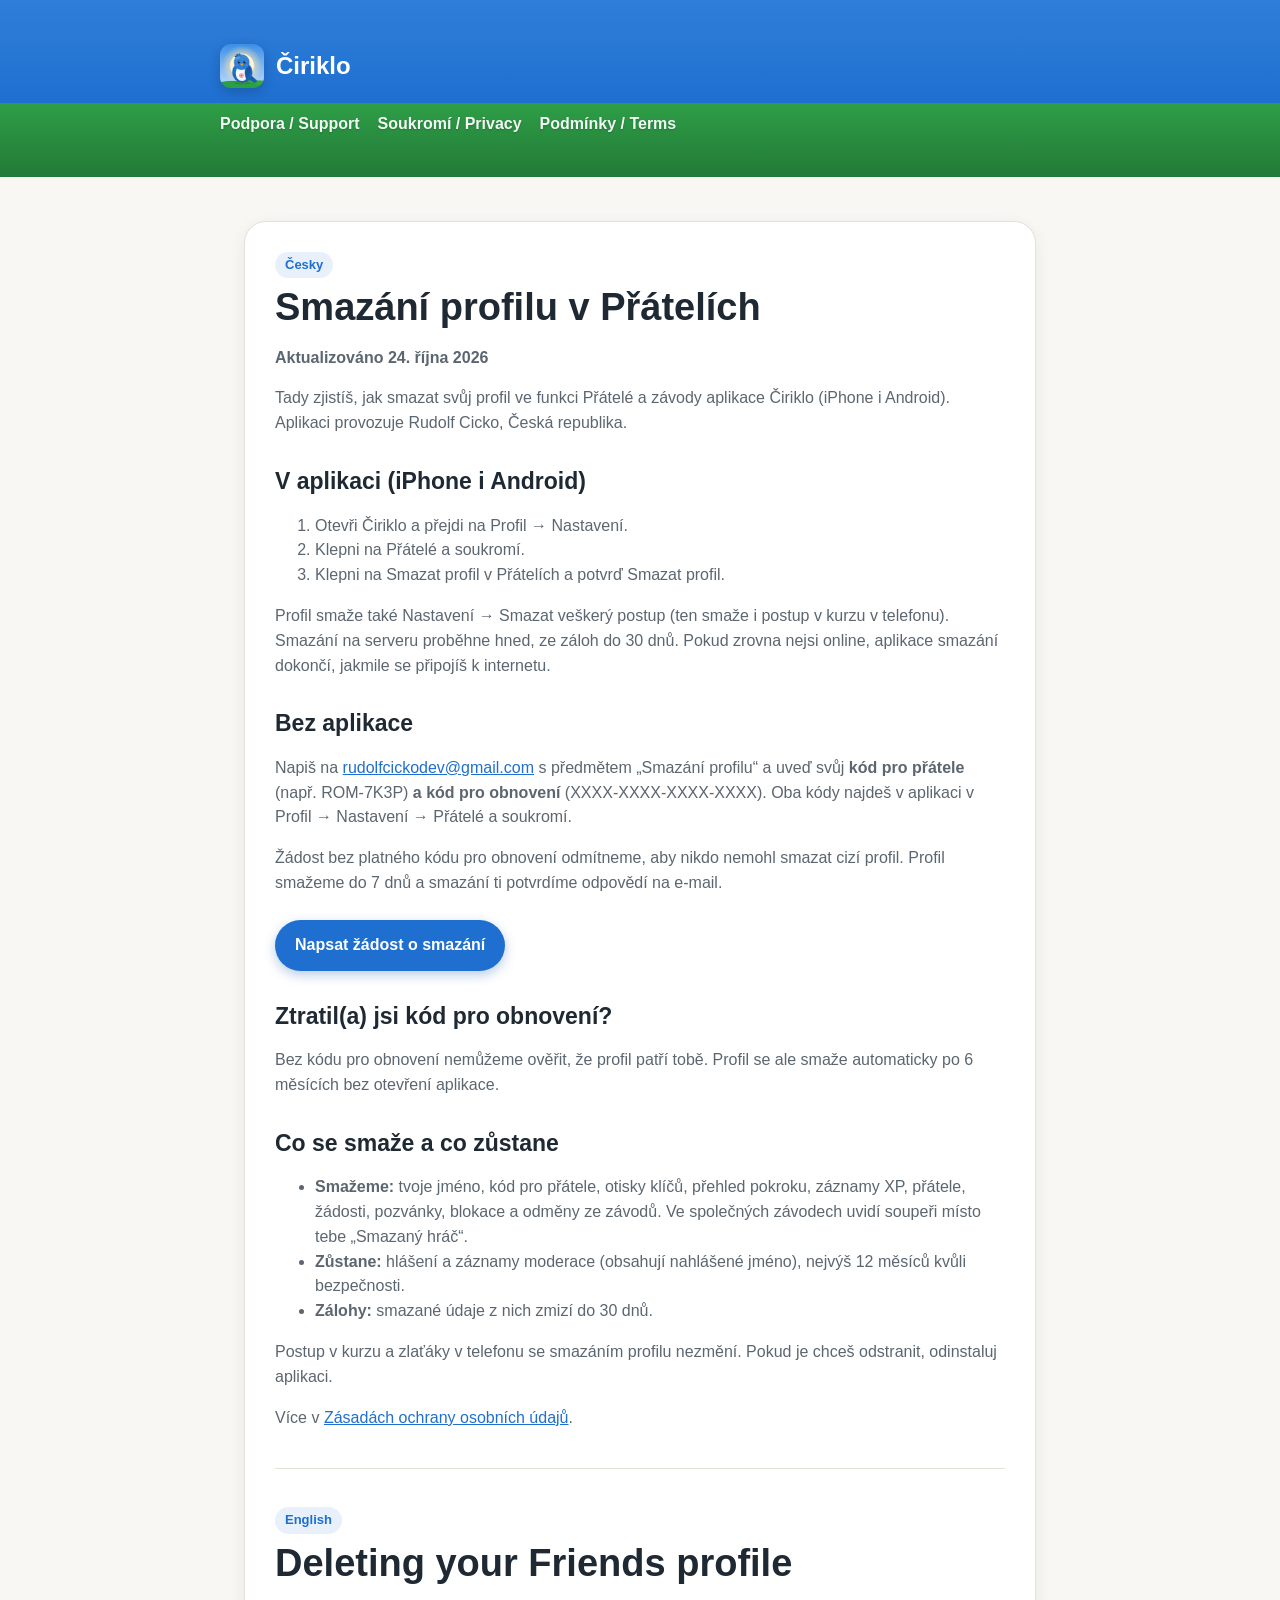
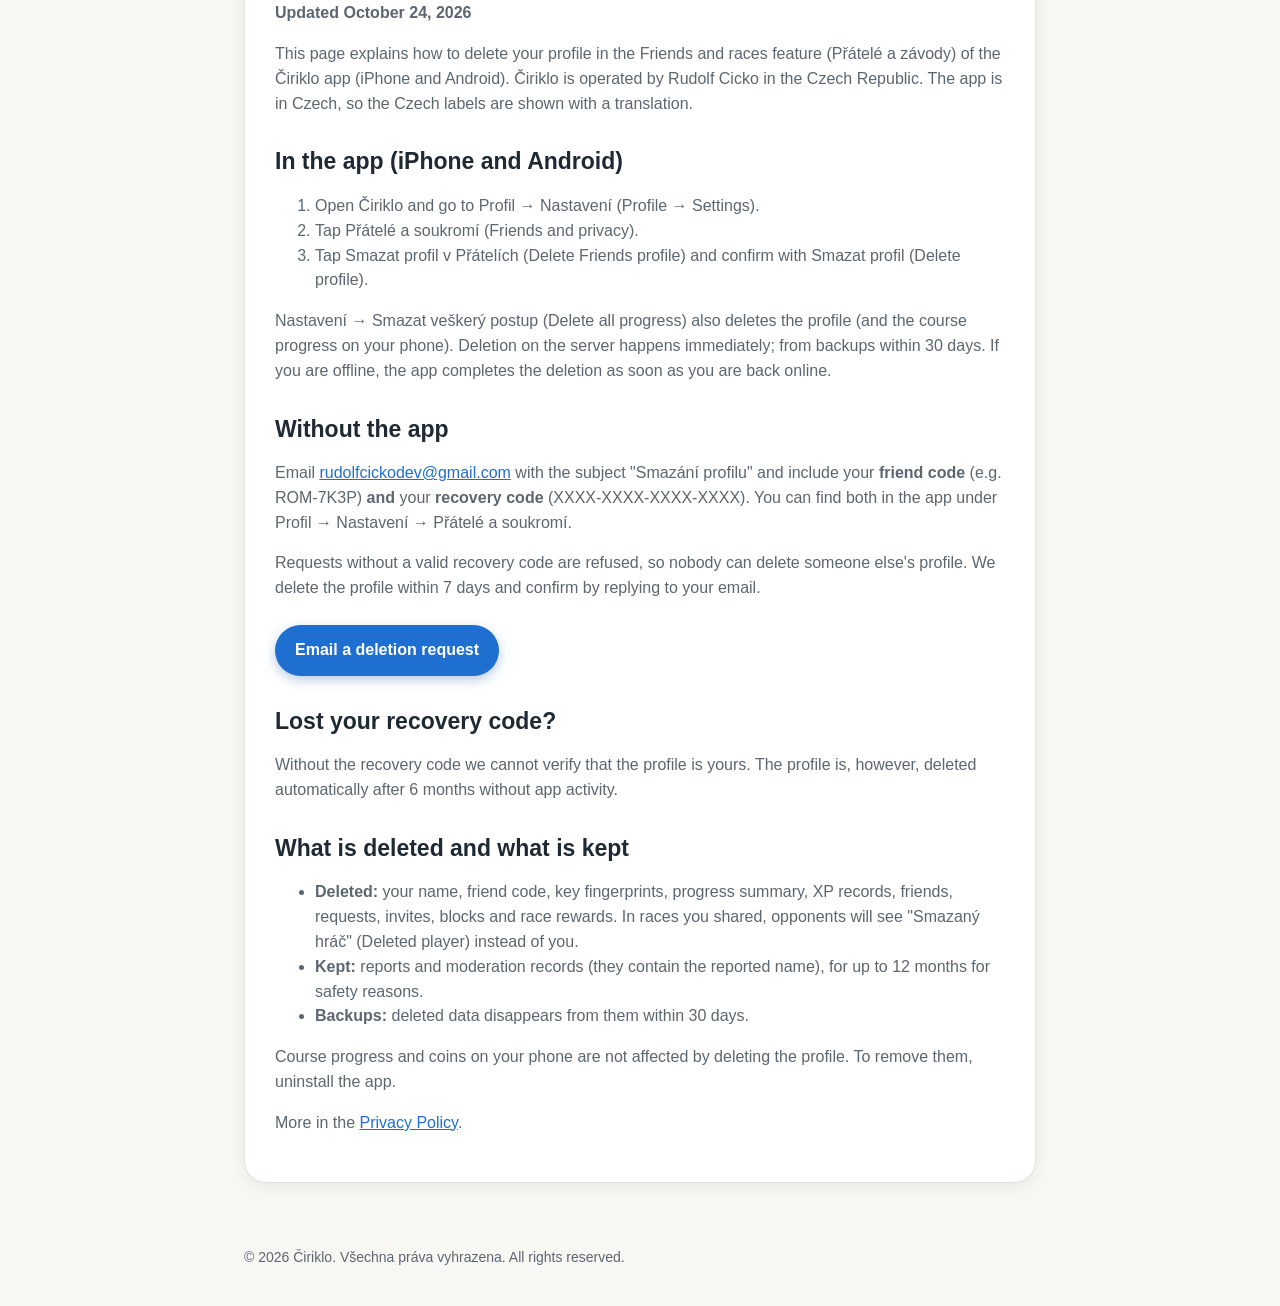
==== delete-account.html @ e71583c5 "Privacy, terms and deletion page for Friends and races - privacy.html: new overview, "Přátelé a závo" ====
<!doctype html>
<html lang="cs">
  <head>
    <meta charset="utf-8">
    <meta name="viewport" content="width=device-width, initial-scale=1">
    <title>Čiriklo – smazání profilu v Přátelích</title>
    <meta name="description" content="Jak smazat profil ve funkci Přátelé a závody aplikace Čiriklo. How to delete your Friends profile in the Čiriklo app.">
    <link rel="stylesheet" href="styles.css">
    <link rel="icon" href="icon.png">
  </head>
  <body>
    <header><div class="wrap"><div class="brand"><img src="icon.png" alt=""> Čiriklo</div><nav aria-label="Site"><a href="index.html">Podpora / Support</a><a href="privacy.html">Soukromí / Privacy</a><a href="terms.html">Podmínky / Terms</a></nav></div></header>
    <main><article class="card">
      <span class="lang">Česky</span>
      <h1>Smazání profilu v Přátelích</h1>
      <p><strong>Aktualizováno 24. října 2026</strong></p>
      <p>Tady zjistíš, jak smazat svůj profil ve funkci Přátelé a závody aplikace Čiriklo (iPhone i Android). Aplikaci provozuje Rudolf Cicko, Česká republika.</p>

      <h2>V aplikaci (iPhone i Android)</h2>
      <ol>
        <li>Otevři Čiriklo a přejdi na Profil → Nastavení.</li>
        <li>Klepni na Přátelé a soukromí.</li>
        <li>Klepni na Smazat profil v Přátelích a potvrď Smazat profil.</li>
      </ol>
      <p>Profil smaže také Nastavení → Smazat veškerý postup (ten smaže i postup v kurzu v telefonu). Smazání na serveru proběhne hned, ze záloh do 30 dnů. Pokud zrovna nejsi online, aplikace smazání dokončí, jakmile se připojíš k internetu.</p>

      <h2>Bez aplikace</h2>
      <p>Napiš na <a href="mailto:rudolfcickodev@gmail.com">rudolfcickodev@gmail.com</a> s předmětem „Smazání profilu“ a uveď svůj <strong>kód pro přátele</strong> (např. <span class="nowrap">ROM-7K3P</span>) <strong>a</strong> <strong>kód pro obnovení</strong> (<span class="nowrap">XXXX-XXXX-XXXX-XXXX</span>). Oba kódy najdeš v aplikaci v Profil → Nastavení → Přátelé a soukromí.</p>
      <p>Žádost bez platného kódu pro obnovení odmítneme, aby nikdo nemohl smazat cizí profil. Profil smažeme do 7 dnů a smazání ti potvrdíme odpovědí na e-mail.</p>
      <a class="button" href="mailto:rudolfcickodev@gmail.com?subject=Smaz%C3%A1n%C3%AD%20profilu&amp;body=K%C3%B3d%20pro%20p%C5%99%C3%A1tele%3A%20ROM-%0D%0AK%C3%B3d%20pro%20obnoven%C3%AD%3A%20">Napsat žádost o smazání</a>

      <h2>Ztratil(a) jsi kód pro obnovení?</h2>
      <p>Bez kódu pro obnovení nemůžeme ověřit, že profil patří tobě. Profil se ale smaže automaticky po 6 měsících bez otevření aplikace.</p>

      <h2>Co se smaže a co zůstane</h2>
      <ul>
        <li><strong>Smažeme:</strong> tvoje jméno, kód pro přátele, otisky klíčů, přehled pokroku, záznamy XP, přátele, žádosti, pozvánky, blokace a odměny ze závodů. Ve společných závodech uvidí soupeři místo tebe „Smazaný hráč“.</li>
        <li><strong>Zůstane:</strong> hlášení a záznamy moderace (obsahují nahlášené jméno), nejvýš 12 měsíců kvůli bezpečnosti.</li>
        <li><strong>Zálohy:</strong> smazané údaje z nich zmizí do 30 dnů.</li>
      </ul>
      <p>Postup v kurzu a zlaťáky v telefonu se smazáním profilu nezmění. Pokud je chceš odstranit, odinstaluj aplikaci.</p>
      <p>Více v <a href="privacy.html#smazani">Zásadách ochrany osobních údajů</a>.</p>

      <hr>

      <span class="lang">English</span>
      <h1>Deleting your Friends profile</h1>
      <p><strong>Updated October 24, 2026</strong></p>
      <p>This page explains how to delete your profile in the Friends and races feature (Přátelé a závody) of the Čiriklo app (iPhone and Android). Čiriklo is operated by Rudolf Cicko in the Czech Republic. The app is in Czech, so the Czech labels are shown with a translation.</p>
      <h2>In the app (iPhone and Android)</h2>
      <ol>
        <li>Open Čiriklo and go to Profil → Nastavení (Profile → Settings).</li>
        <li>Tap Přátelé a soukromí (Friends and privacy).</li>
        <li>Tap Smazat profil v Přátelích (Delete Friends profile) and confirm with Smazat profil (Delete profile).</li>
      </ol>
      <p>Nastavení → Smazat veškerý postup (Delete all progress) also deletes the profile (and the course progress on your phone). Deletion on the server happens immediately; from backups within 30 days. If you are offline, the app completes the deletion as soon as you are back online.</p>
      <h2>Without the app</h2>
      <p>Email <a href="mailto:rudolfcickodev@gmail.com">rudolfcickodev@gmail.com</a> with the subject "Smazání profilu" and include your <strong>friend code</strong> (e.g. <span class="nowrap">ROM-7K3P</span>) <strong>and</strong> your <strong>recovery code</strong> (<span class="nowrap">XXXX-XXXX-XXXX-XXXX</span>). You can find both in the app under Profil → Nastavení → Přátelé a soukromí.</p>
      <p>Requests without a valid recovery code are refused, so nobody can delete someone else's profile. We delete the profile within 7 days and confirm by replying to your email.</p>
      <a class="button" href="mailto:rudolfcickodev@gmail.com?subject=Smaz%C3%A1n%C3%AD%20profilu&amp;body=K%C3%B3d%20pro%20p%C5%99%C3%A1tele%3A%20ROM-%0D%0AK%C3%B3d%20pro%20obnoven%C3%AD%3A%20">Email a deletion request</a>
      <h2>Lost your recovery code?</h2>
      <p>Without the recovery code we cannot verify that the profile is yours. The profile is, however, deleted automatically after 6 months without app activity.</p>
      <h2>What is deleted and what is kept</h2>
      <ul>
        <li><strong>Deleted:</strong> your name, friend code, key fingerprints, progress summary, XP records, friends, requests, invites, blocks and race rewards. In races you shared, opponents will see "Smazaný hráč" (Deleted player) instead of you.</li>
        <li><strong>Kept:</strong> reports and moderation records (they contain the reported name), for up to 12 months for safety reasons.</li>
        <li><strong>Backups:</strong> deleted data disappears from them within 30 days.</li>
      </ul>
      <p>Course progress and coins on your phone are not affected by deleting the profile. To remove them, uninstall the app.</p>
      <p>More in the <a href="privacy.html#deletion">Privacy Policy</a>.</p>
    </article></main>
    <footer>© 2026 Čiriklo. Všechna práva vyhrazena. All rights reserved.</footer>
  </body>
</html>
---- styles.css ----
:root {
  color-scheme: light;
  --ink: #1f2933;
  --muted: #5c6670;
  --green: #2e9e47;
  --green-dark: #237a37;
  --blue: #1f6fd1;
  --blue-dark: #1756a8;
  --line: #e4e1da;
  --wash: #f8f7f4;
}

* { box-sizing: border-box; }

body {
  margin: 0;
  font-family: ui-rounded, "SF Pro Rounded", -apple-system, BlinkMacSystemFont, "Segoe UI", sans-serif;
  background: var(--wash);
  color: var(--ink);
  line-height: 1.55;
}

a { color: var(--blue); }

header {
  background: linear-gradient(180deg, #2f7fd8 0%, #1f6fd1 58%, #2e9e47 58%, #237a37 100%);
  color: white;
  padding: 44px 24px 40px;
}

.wrap { max-width: 840px; margin: 0 auto; }

.brand { display: flex; align-items: center; gap: 12px; font-size: 24px; font-weight: 800; }
.brand img { width: 44px; height: 44px; border-radius: 11px; box-shadow: 0 4px 12px rgba(0,0,0,.18); }

nav { display: flex; flex-wrap: wrap; gap: 18px; margin-top: 24px; }
nav a { color: white; font-weight: 700; text-decoration: none; opacity: .95; text-shadow: 0 1px 2px rgba(0,0,0,.2); }
nav a:hover { opacity: 1; text-decoration: underline; }

main { max-width: 840px; margin: 0 auto; padding: 44px 24px 64px; }

.card {
  background: white;
  border: 1px solid var(--line);
  border-radius: 22px;
  box-shadow: 0 4px 16px rgba(28, 37, 48, .07);
  padding: 30px;
}

.hero h1 { font-size: clamp(32px, 7vw, 52px); line-height: 1.05; margin: 0 0 14px; text-shadow: 0 2px 6px rgba(0,0,0,.18); }
.hero p { font-size: 20px; color: rgba(255,255,255,.95); max-width: 640px; margin: 0; text-shadow: 0 1px 3px rgba(0,0,0,.2); }

h1, h2, h3 { line-height: 1.15; }
h1 { margin: 0 0 14px; font-size: 38px; }
h2 { margin-top: 32px; font-size: 23px; }
h3 { margin-top: 22px; font-size: 18px; }
p, li { color: var(--muted); }

.lang { display: inline-block; font-size: 13px; font-weight: 700; color: var(--blue); background: rgba(31, 111, 209, .1); padding: 3px 10px; border-radius: 999px; margin-bottom: 8px; }
hr { border: none; border-top: 1px solid var(--line); margin: 38px 0; }
.nowrap { white-space: nowrap; }

.contact {
  background: #e3eefb;
  border: 1px solid #c4d9f4;
  border-radius: 18px;
  padding: 24px;
  margin-top: 22px;
}

.button {
  display: inline-block;
  margin-top: 8px;
  padding: 13px 20px;
  color: white;
  background: var(--blue);
  border-radius: 999px;
  box-shadow: 0 4px 12px rgba(23, 86, 168, .3);
  font-weight: 700;
  text-decoration: none;
}

footer { max-width: 840px; margin: 0 auto; padding: 0 24px 38px; color: var(--muted); font-size: 14px; }

@media (max-width: 540px) {
  header { padding-top: 32px; }
  .card { padding: 22px; border-radius: 18px; }
  main { padding-top: 28px; }
}
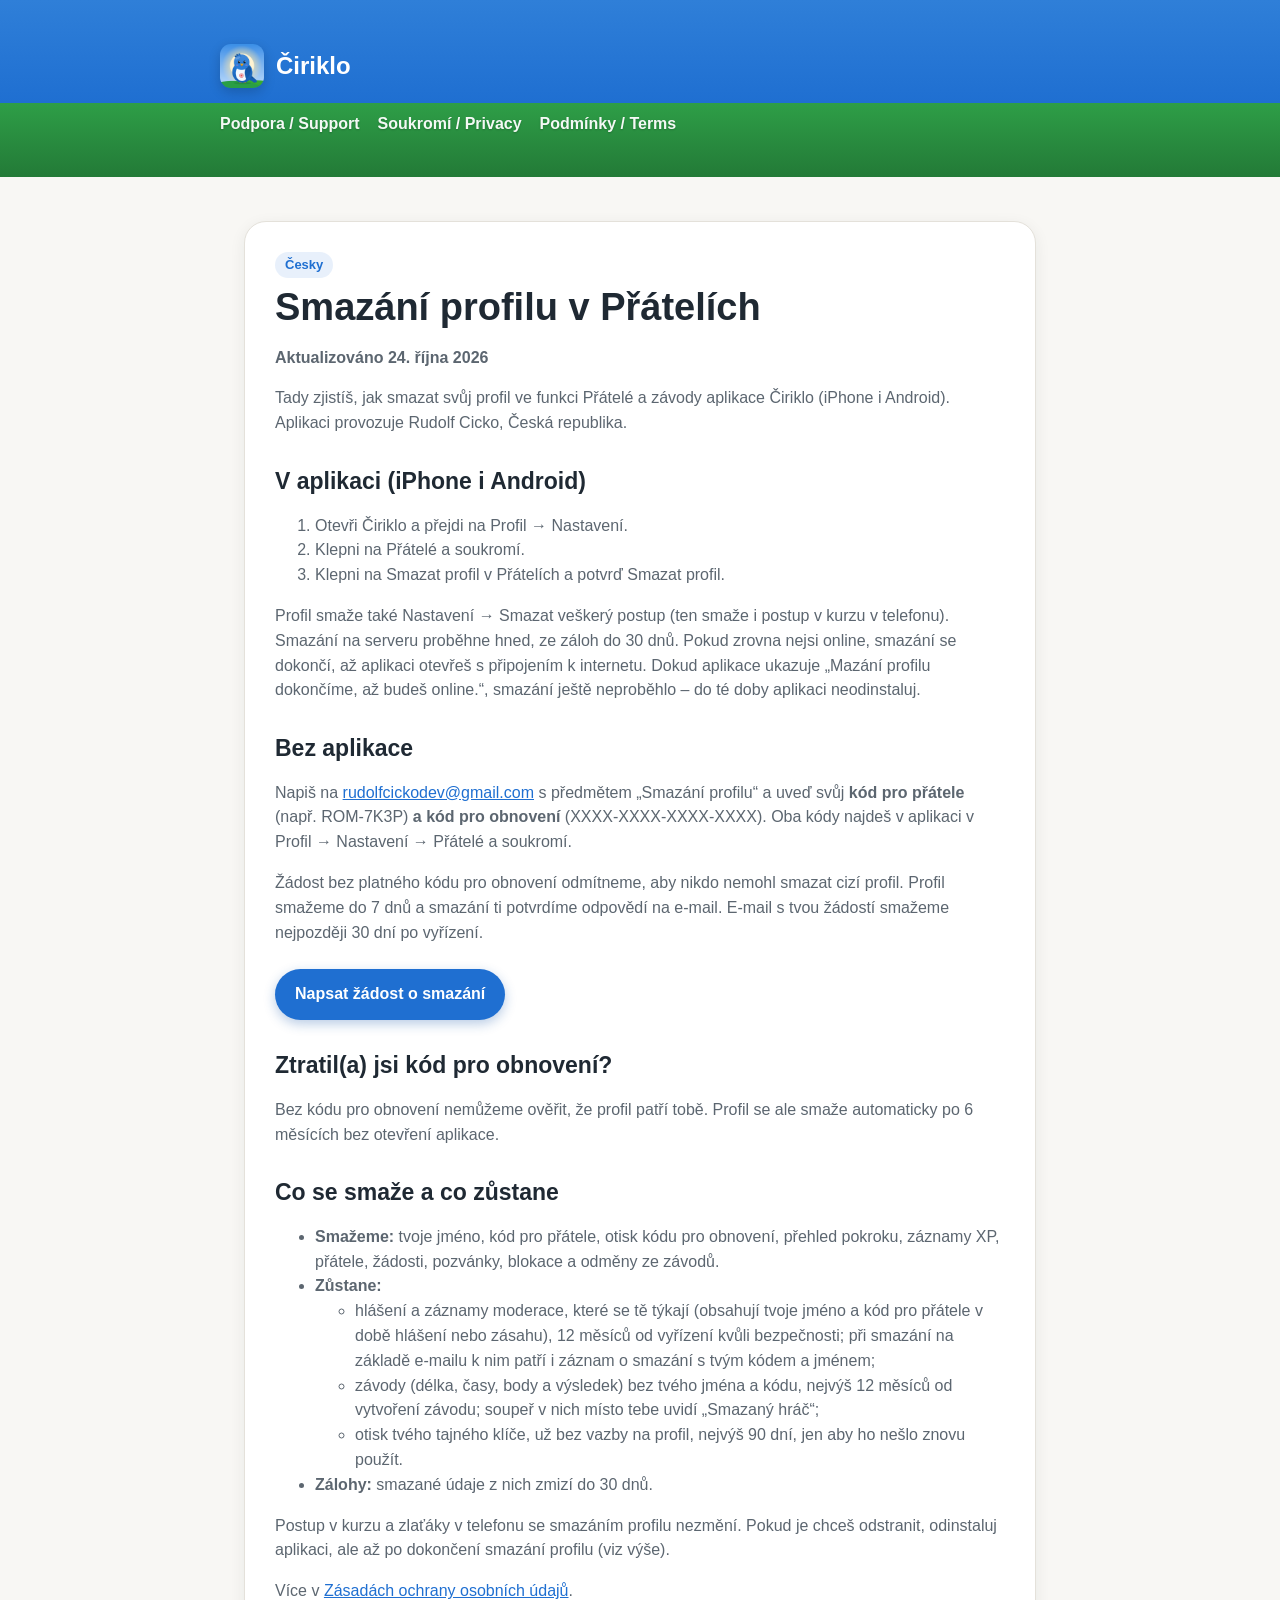
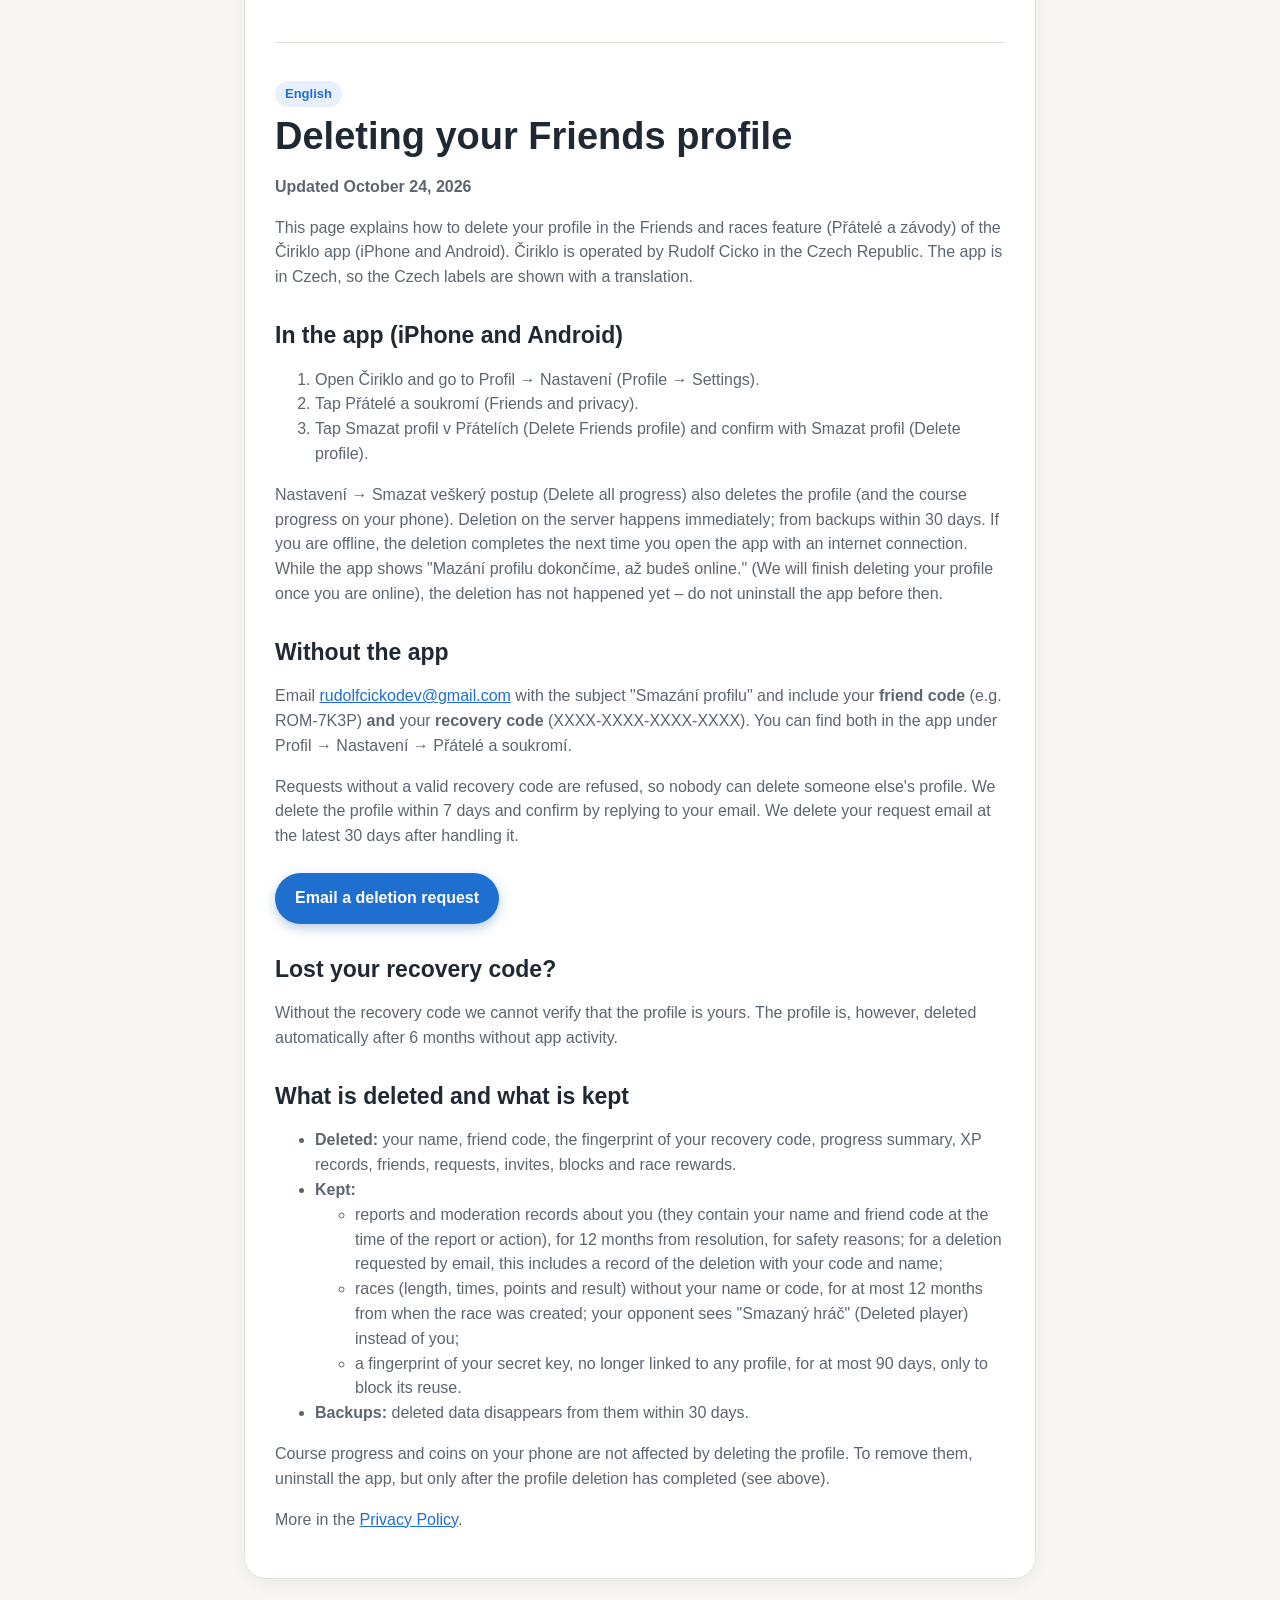
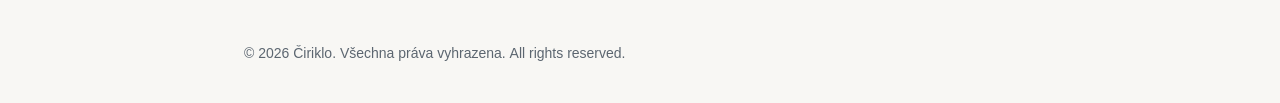
==== commit 4c59dd5c: "Site: fix privacy review findings for Friends and races privacy.html - TelemetryDeck: say which anon" ====
--- a/delete-account.html
+++ b/delete-account.html
@@ -13,6 +13,7 @@
     <main><article class="card">
       <span class="lang">Česky</span>
       <h1>Smazání profilu v Přátelích</h1>
+      <!-- Before publishing (WP-X step 5): set this date and the English one below to the 1.6 release date (spec §E.1). -->
       <p><strong>Aktualizováno 24. října 2026</strong></p>
       <p>Tady zjistíš, jak smazat svůj profil ve funkci Přátelé a závody aplikace Čiriklo (iPhone i Android). Aplikaci provozuje Rudolf Cicko, Česká republika.</p>
 
@@ -22,11 +23,11 @@
         <li>Klepni na Přátelé a soukromí.</li>
         <li>Klepni na Smazat profil v Přátelích a potvrď Smazat profil.</li>
       </ol>
-      <p>Profil smaže také Nastavení → Smazat veškerý postup (ten smaže i postup v kurzu v telefonu). Smazání na serveru proběhne hned, ze záloh do 30 dnů. Pokud zrovna nejsi online, aplikace smazání dokončí, jakmile se připojíš k internetu.</p>
+      <p>Profil smaže také Nastavení → Smazat veškerý postup (ten smaže i postup v kurzu v telefonu). Smazání na serveru proběhne hned, ze záloh do 30 dnů. Pokud zrovna nejsi online, smazání se dokončí, až aplikaci otevřeš s připojením k internetu. Dokud aplikace ukazuje „Mazání profilu dokončíme, až budeš online.“, smazání ještě neproběhlo – do té doby aplikaci neodinstaluj.</p>
 
       <h2>Bez aplikace</h2>
       <p>Napiš na <a href="mailto:rudolfcickodev@gmail.com">rudolfcickodev@gmail.com</a> s předmětem „Smazání profilu“ a uveď svůj <strong>kód pro přátele</strong> (např. <span class="nowrap">ROM-7K3P</span>) <strong>a</strong> <strong>kód pro obnovení</strong> (<span class="nowrap">XXXX-XXXX-XXXX-XXXX</span>). Oba kódy najdeš v aplikaci v Profil → Nastavení → Přátelé a soukromí.</p>
-      <p>Žádost bez platného kódu pro obnovení odmítneme, aby nikdo nemohl smazat cizí profil. Profil smažeme do 7 dnů a smazání ti potvrdíme odpovědí na e-mail.</p>
+      <p>Žádost bez platného kódu pro obnovení odmítneme, aby nikdo nemohl smazat cizí profil. Profil smažeme do 7 dnů a smazání ti potvrdíme odpovědí na e-mail. E-mail s tvou žádostí smažeme nejpozději 30 dní po vyřízení.</p>
       <a class="button" href="mailto:rudolfcickodev@gmail.com?subject=Smaz%C3%A1n%C3%AD%20profilu&amp;body=K%C3%B3d%20pro%20p%C5%99%C3%A1tele%3A%20ROM-%0D%0AK%C3%B3d%20pro%20obnoven%C3%AD%3A%20">Napsat žádost o smazání</a>
 
       <h2>Ztratil(a) jsi kód pro obnovení?</h2>
@@ -34,15 +35,22 @@
 
       <h2>Co se smaže a co zůstane</h2>
       <ul>
-        <li><strong>Smažeme:</strong> tvoje jméno, kód pro přátele, otisky klíčů, přehled pokroku, záznamy XP, přátele, žádosti, pozvánky, blokace a odměny ze závodů. Ve společných závodech uvidí soupeři místo tebe „Smazaný hráč“.</li>
-        <li><strong>Zůstane:</strong> hlášení a záznamy moderace (obsahují nahlášené jméno), nejvýš 12 měsíců kvůli bezpečnosti.</li>
+        <li><strong>Smažeme:</strong> tvoje jméno, kód pro přátele, otisk kódu pro obnovení, přehled pokroku, záznamy XP, přátele, žádosti, pozvánky, blokace a odměny ze závodů.</li>
+        <li><strong>Zůstane:</strong>
+          <ul>
+            <li>hlášení a záznamy moderace, které se tě týkají (obsahují tvoje jméno a kód pro přátele v době hlášení nebo zásahu), 12 měsíců od vyřízení kvůli bezpečnosti; při smazání na základě e-mailu k nim patří i záznam o smazání s tvým kódem a jménem;</li>
+            <li>závody (délka, časy, body a výsledek) bez tvého jména a kódu, nejvýš 12 měsíců od vytvoření závodu; soupeř v nich místo tebe uvidí „Smazaný hráč“;</li>
+            <li>otisk tvého tajného klíče, už bez vazby na profil, nejvýš 90 dní, jen aby ho nešlo znovu použít.</li>
+          </ul>
+        </li>
         <li><strong>Zálohy:</strong> smazané údaje z nich zmizí do 30 dnů.</li>
       </ul>
-      <p>Postup v kurzu a zlaťáky v telefonu se smazáním profilu nezmění. Pokud je chceš odstranit, odinstaluj aplikaci.</p>
+      <p>Postup v kurzu a zlaťáky v telefonu se smazáním profilu nezmění. Pokud je chceš odstranit, odinstaluj aplikaci, ale až po dokončení smazání profilu (viz výše).</p>
       <p>Více v <a href="privacy.html#smazani">Zásadách ochrany osobních údajů</a>.</p>
 
       <hr>
 
+      <div lang="en">
       <span class="lang">English</span>
       <h1>Deleting your Friends profile</h1>
       <p><strong>Updated October 24, 2026</strong></p>
@@ -53,22 +61,29 @@
         <li>Tap Přátelé a soukromí (Friends and privacy).</li>
         <li>Tap Smazat profil v Přátelích (Delete Friends profile) and confirm with Smazat profil (Delete profile).</li>
       </ol>
-      <p>Nastavení → Smazat veškerý postup (Delete all progress) also deletes the profile (and the course progress on your phone). Deletion on the server happens immediately; from backups within 30 days. If you are offline, the app completes the deletion as soon as you are back online.</p>
+      <p>Nastavení → Smazat veškerý postup (Delete all progress) also deletes the profile (and the course progress on your phone). Deletion on the server happens immediately; from backups within 30 days. If you are offline, the deletion completes the next time you open the app with an internet connection. While the app shows "Mazání profilu dokončíme, až budeš online." (We will finish deleting your profile once you are online), the deletion has not happened yet – do not uninstall the app before then.</p>
       <h2>Without the app</h2>
       <p>Email <a href="mailto:rudolfcickodev@gmail.com">rudolfcickodev@gmail.com</a> with the subject "Smazání profilu" and include your <strong>friend code</strong> (e.g. <span class="nowrap">ROM-7K3P</span>) <strong>and</strong> your <strong>recovery code</strong> (<span class="nowrap">XXXX-XXXX-XXXX-XXXX</span>). You can find both in the app under Profil → Nastavení → Přátelé a soukromí.</p>
-      <p>Requests without a valid recovery code are refused, so nobody can delete someone else's profile. We delete the profile within 7 days and confirm by replying to your email.</p>
+      <p>Requests without a valid recovery code are refused, so nobody can delete someone else's profile. We delete the profile within 7 days and confirm by replying to your email. We delete your request email at the latest 30 days after handling it.</p>
       <a class="button" href="mailto:rudolfcickodev@gmail.com?subject=Smaz%C3%A1n%C3%AD%20profilu&amp;body=K%C3%B3d%20pro%20p%C5%99%C3%A1tele%3A%20ROM-%0D%0AK%C3%B3d%20pro%20obnoven%C3%AD%3A%20">Email a deletion request</a>
       <h2>Lost your recovery code?</h2>
       <p>Without the recovery code we cannot verify that the profile is yours. The profile is, however, deleted automatically after 6 months without app activity.</p>
       <h2>What is deleted and what is kept</h2>
       <ul>
-        <li><strong>Deleted:</strong> your name, friend code, key fingerprints, progress summary, XP records, friends, requests, invites, blocks and race rewards. In races you shared, opponents will see "Smazaný hráč" (Deleted player) instead of you.</li>
-        <li><strong>Kept:</strong> reports and moderation records (they contain the reported name), for up to 12 months for safety reasons.</li>
+        <li><strong>Deleted:</strong> your name, friend code, the fingerprint of your recovery code, progress summary, XP records, friends, requests, invites, blocks and race rewards.</li>
+        <li><strong>Kept:</strong>
+          <ul>
+            <li>reports and moderation records about you (they contain your name and friend code at the time of the report or action), for 12 months from resolution, for safety reasons; for a deletion requested by email, this includes a record of the deletion with your code and name;</li>
+            <li>races (length, times, points and result) without your name or code, for at most 12 months from when the race was created; your opponent sees "Smazaný hráč" (Deleted player) instead of you;</li>
+            <li>a fingerprint of your secret key, no longer linked to any profile, for at most 90 days, only to block its reuse.</li>
+          </ul>
+        </li>
         <li><strong>Backups:</strong> deleted data disappears from them within 30 days.</li>
       </ul>
-      <p>Course progress and coins on your phone are not affected by deleting the profile. To remove them, uninstall the app.</p>
+      <p>Course progress and coins on your phone are not affected by deleting the profile. To remove them, uninstall the app, but only after the profile deletion has completed (see above).</p>
       <p>More in the <a href="privacy.html#deletion">Privacy Policy</a>.</p>
+      </div>
     </article></main>
-    <footer>© 2026 Čiriklo. Všechna práva vyhrazena. All rights reserved.</footer>
+    <footer>© 2026 Čiriklo. Všechna práva vyhrazena. <span lang="en">All rights reserved.</span></footer>
   </body>
 </html>
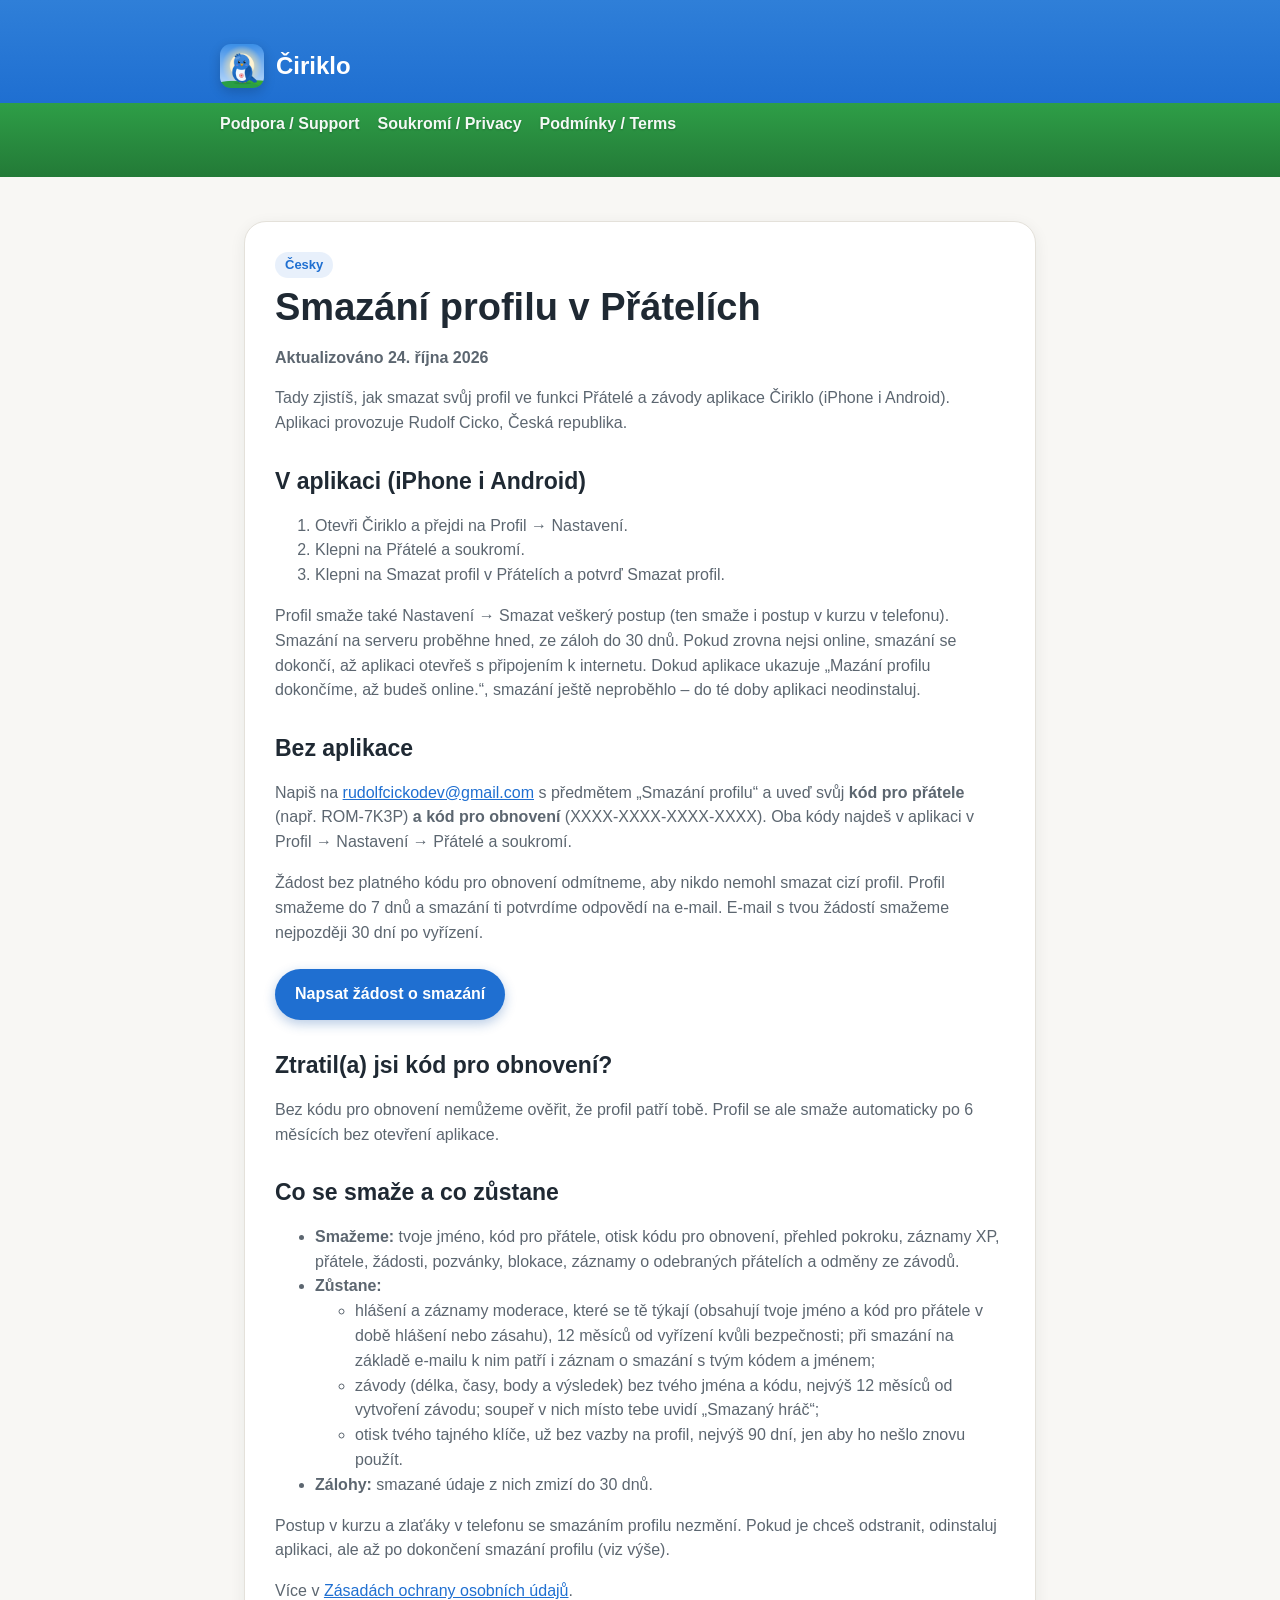
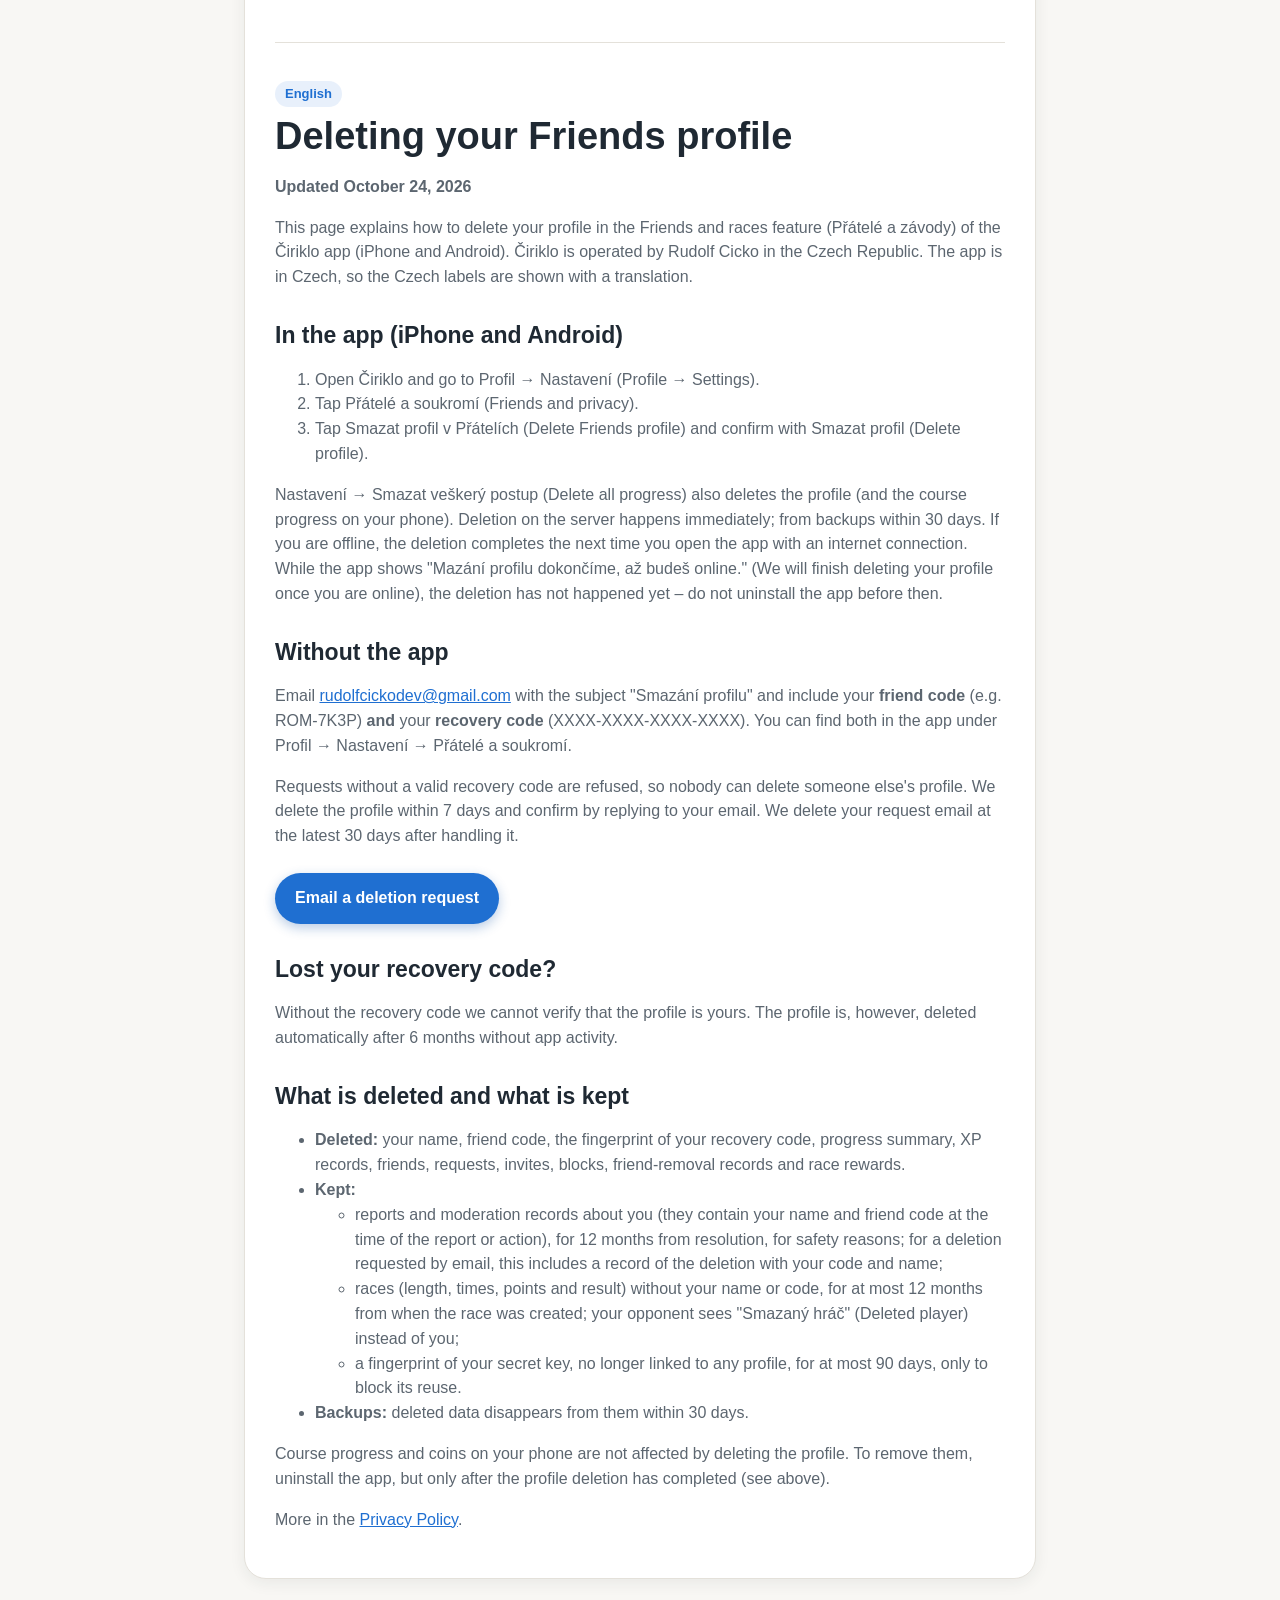
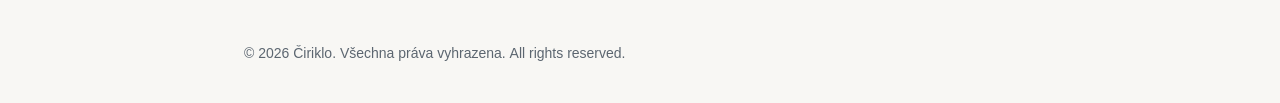
==== commit 78de897d: "Site: disclose friend-removal records (60 days) The Friends server keeps a friend_removals row (remo" ====
--- a/delete-account.html
+++ b/delete-account.html
@@ -35,7 +35,7 @@
 
       <h2>Co se smaže a co zůstane</h2>
       <ul>
-        <li><strong>Smažeme:</strong> tvoje jméno, kód pro přátele, otisk kódu pro obnovení, přehled pokroku, záznamy XP, přátele, žádosti, pozvánky, blokace a odměny ze závodů.</li>
+        <li><strong>Smažeme:</strong> tvoje jméno, kód pro přátele, otisk kódu pro obnovení, přehled pokroku, záznamy XP, přátele, žádosti, pozvánky, blokace, záznamy o odebraných přátelích a odměny ze závodů.</li>
         <li><strong>Zůstane:</strong>
           <ul>
             <li>hlášení a záznamy moderace, které se tě týkají (obsahují tvoje jméno a kód pro přátele v době hlášení nebo zásahu), 12 měsíců od vyřízení kvůli bezpečnosti; při smazání na základě e-mailu k nim patří i záznam o smazání s tvým kódem a jménem;</li>
@@ -70,7 +70,7 @@
       <p>Without the recovery code we cannot verify that the profile is yours. The profile is, however, deleted automatically after 6 months without app activity.</p>
       <h2>What is deleted and what is kept</h2>
       <ul>
-        <li><strong>Deleted:</strong> your name, friend code, the fingerprint of your recovery code, progress summary, XP records, friends, requests, invites, blocks and race rewards.</li>
+        <li><strong>Deleted:</strong> your name, friend code, the fingerprint of your recovery code, progress summary, XP records, friends, requests, invites, blocks, friend-removal records and race rewards.</li>
         <li><strong>Kept:</strong>
           <ul>
             <li>reports and moderation records about you (they contain your name and friend code at the time of the report or action), for 12 months from resolution, for safety reasons; for a deletion requested by email, this includes a record of the deletion with your code and name;</li>
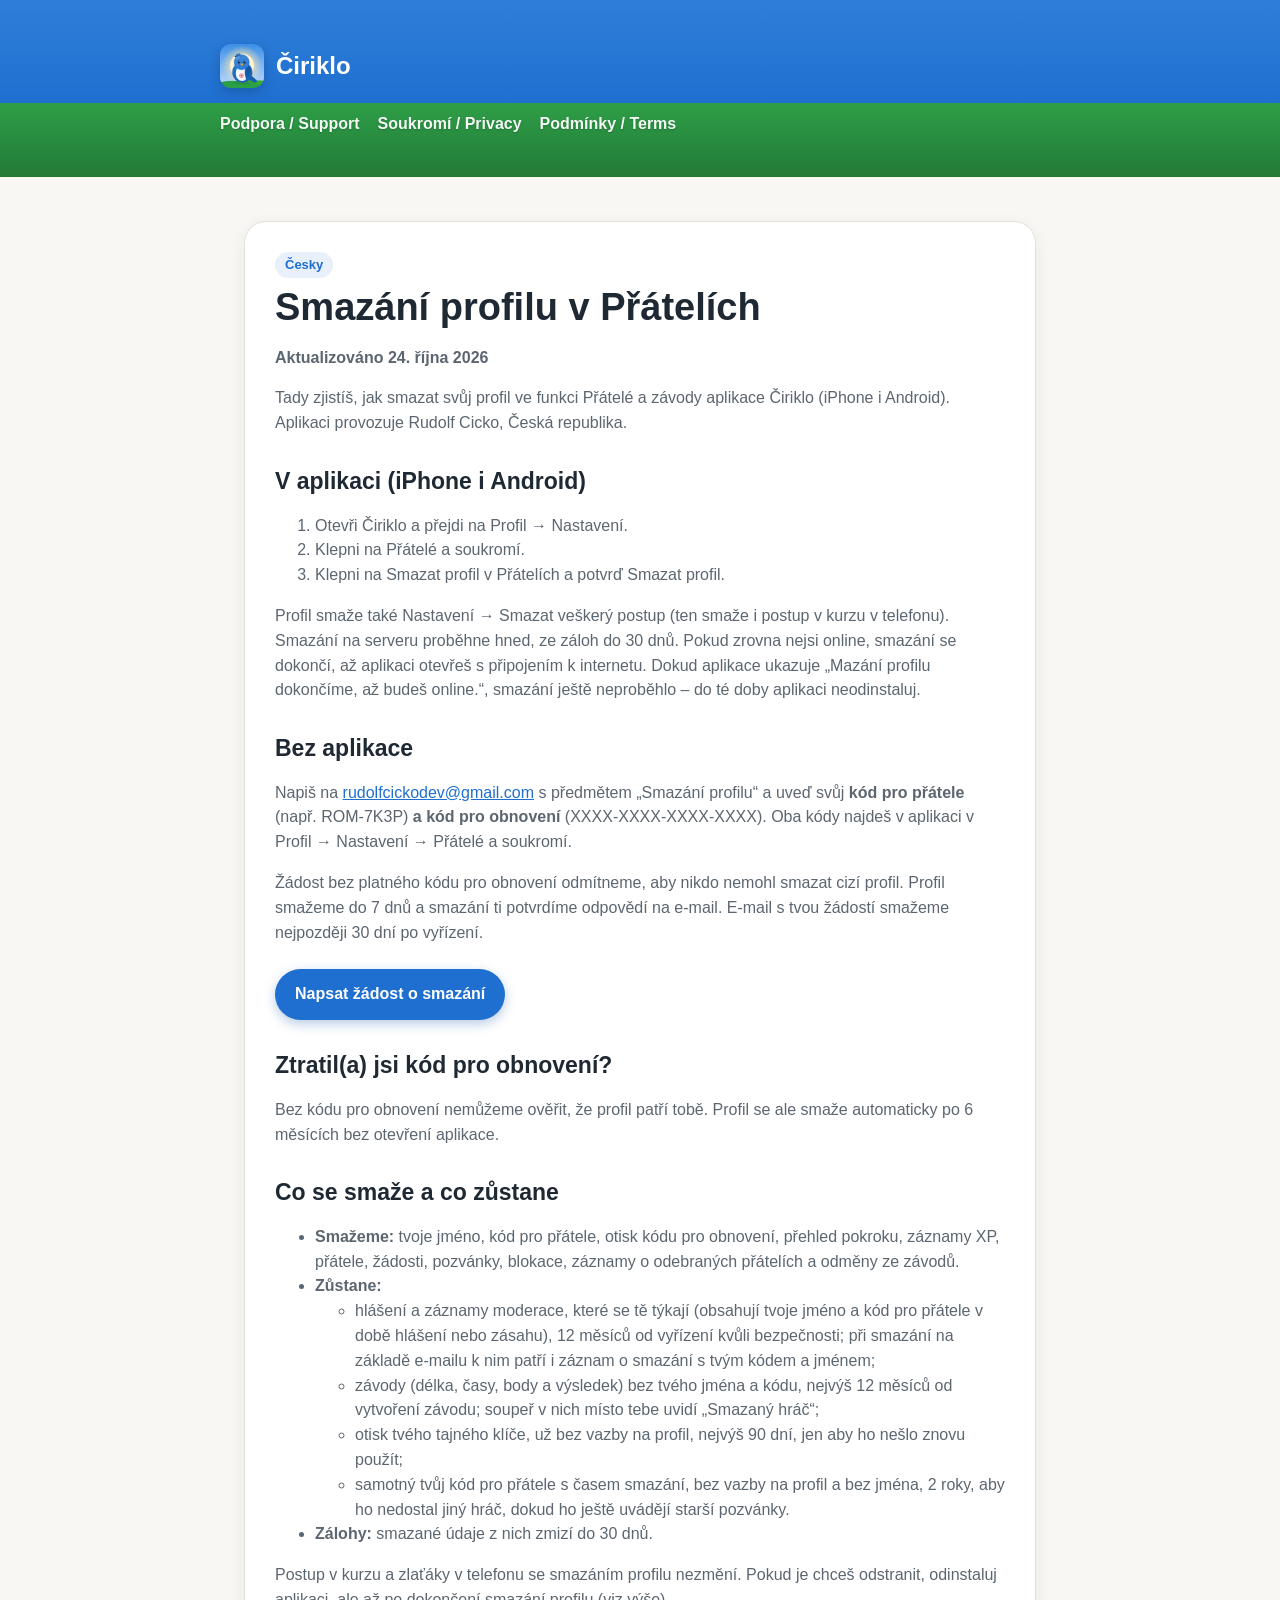
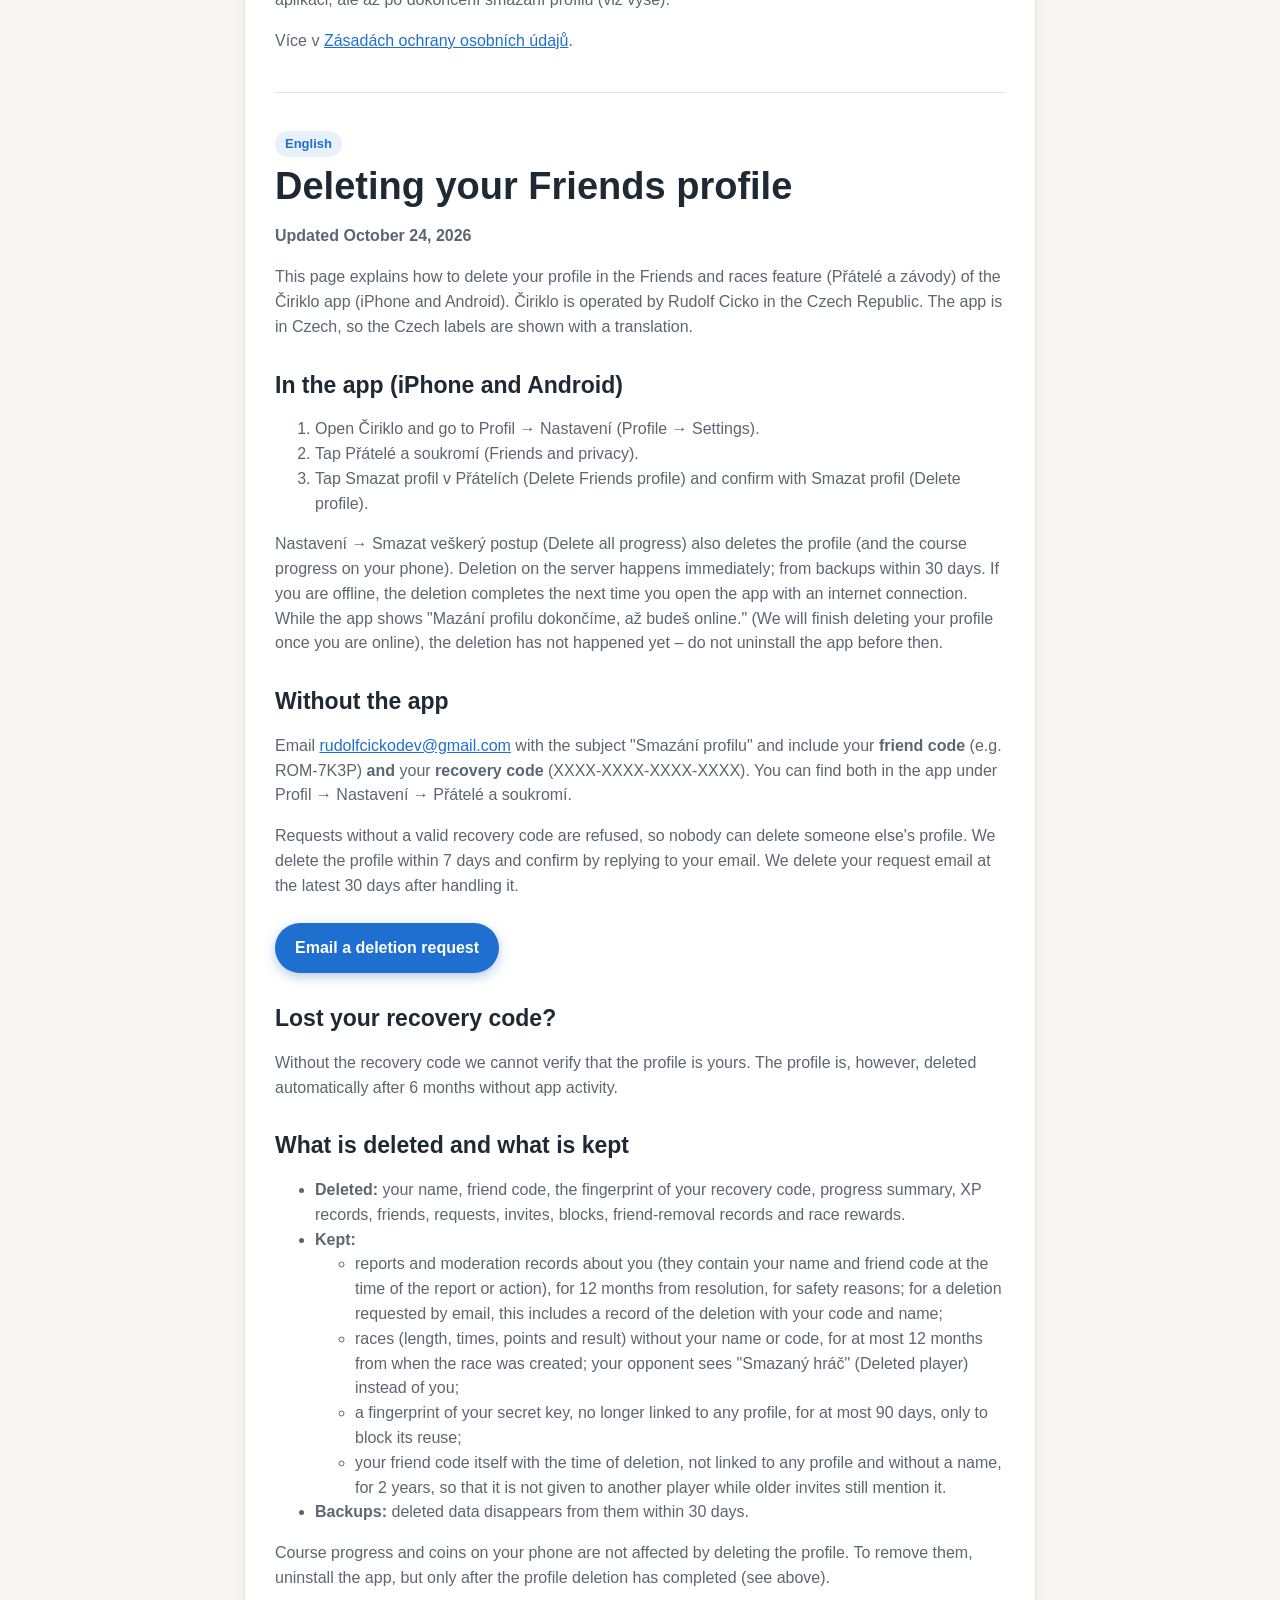
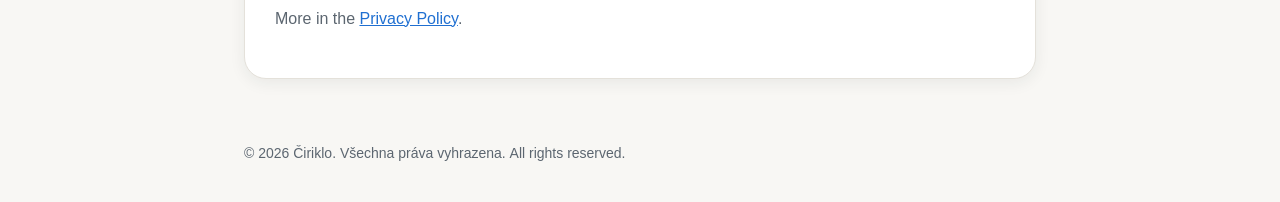
==== commit 685c6e50: "Site: retired friend codes, race and block snapshots - Retention and after-deletion lists (CZ and EN" ====
--- a/delete-account.html
+++ b/delete-account.html
@@ -40,7 +40,8 @@
           <ul>
             <li>hlášení a záznamy moderace, které se tě týkají (obsahují tvoje jméno a kód pro přátele v době hlášení nebo zásahu), 12 měsíců od vyřízení kvůli bezpečnosti; při smazání na základě e-mailu k nim patří i záznam o smazání s tvým kódem a jménem;</li>
             <li>závody (délka, časy, body a výsledek) bez tvého jména a kódu, nejvýš 12 měsíců od vytvoření závodu; soupeř v nich místo tebe uvidí „Smazaný hráč“;</li>
-            <li>otisk tvého tajného klíče, už bez vazby na profil, nejvýš 90 dní, jen aby ho nešlo znovu použít.</li>
+            <li>otisk tvého tajného klíče, už bez vazby na profil, nejvýš 90 dní, jen aby ho nešlo znovu použít;</li>
+            <li>samotný tvůj kód pro přátele s časem smazání, bez vazby na profil a bez jména, 2 roky, aby ho nedostal jiný hráč, dokud ho ještě uvádějí starší pozvánky.</li>
           </ul>
         </li>
         <li><strong>Zálohy:</strong> smazané údaje z nich zmizí do 30 dnů.</li>
@@ -75,7 +76,8 @@
           <ul>
             <li>reports and moderation records about you (they contain your name and friend code at the time of the report or action), for 12 months from resolution, for safety reasons; for a deletion requested by email, this includes a record of the deletion with your code and name;</li>
             <li>races (length, times, points and result) without your name or code, for at most 12 months from when the race was created; your opponent sees "Smazaný hráč" (Deleted player) instead of you;</li>
-            <li>a fingerprint of your secret key, no longer linked to any profile, for at most 90 days, only to block its reuse.</li>
+            <li>a fingerprint of your secret key, no longer linked to any profile, for at most 90 days, only to block its reuse;</li>
+            <li>your friend code itself with the time of deletion, not linked to any profile and without a name, for 2 years, so that it is not given to another player while older invites still mention it.</li>
           </ul>
         </li>
         <li><strong>Backups:</strong> deleted data disappears from them within 30 days.</li>
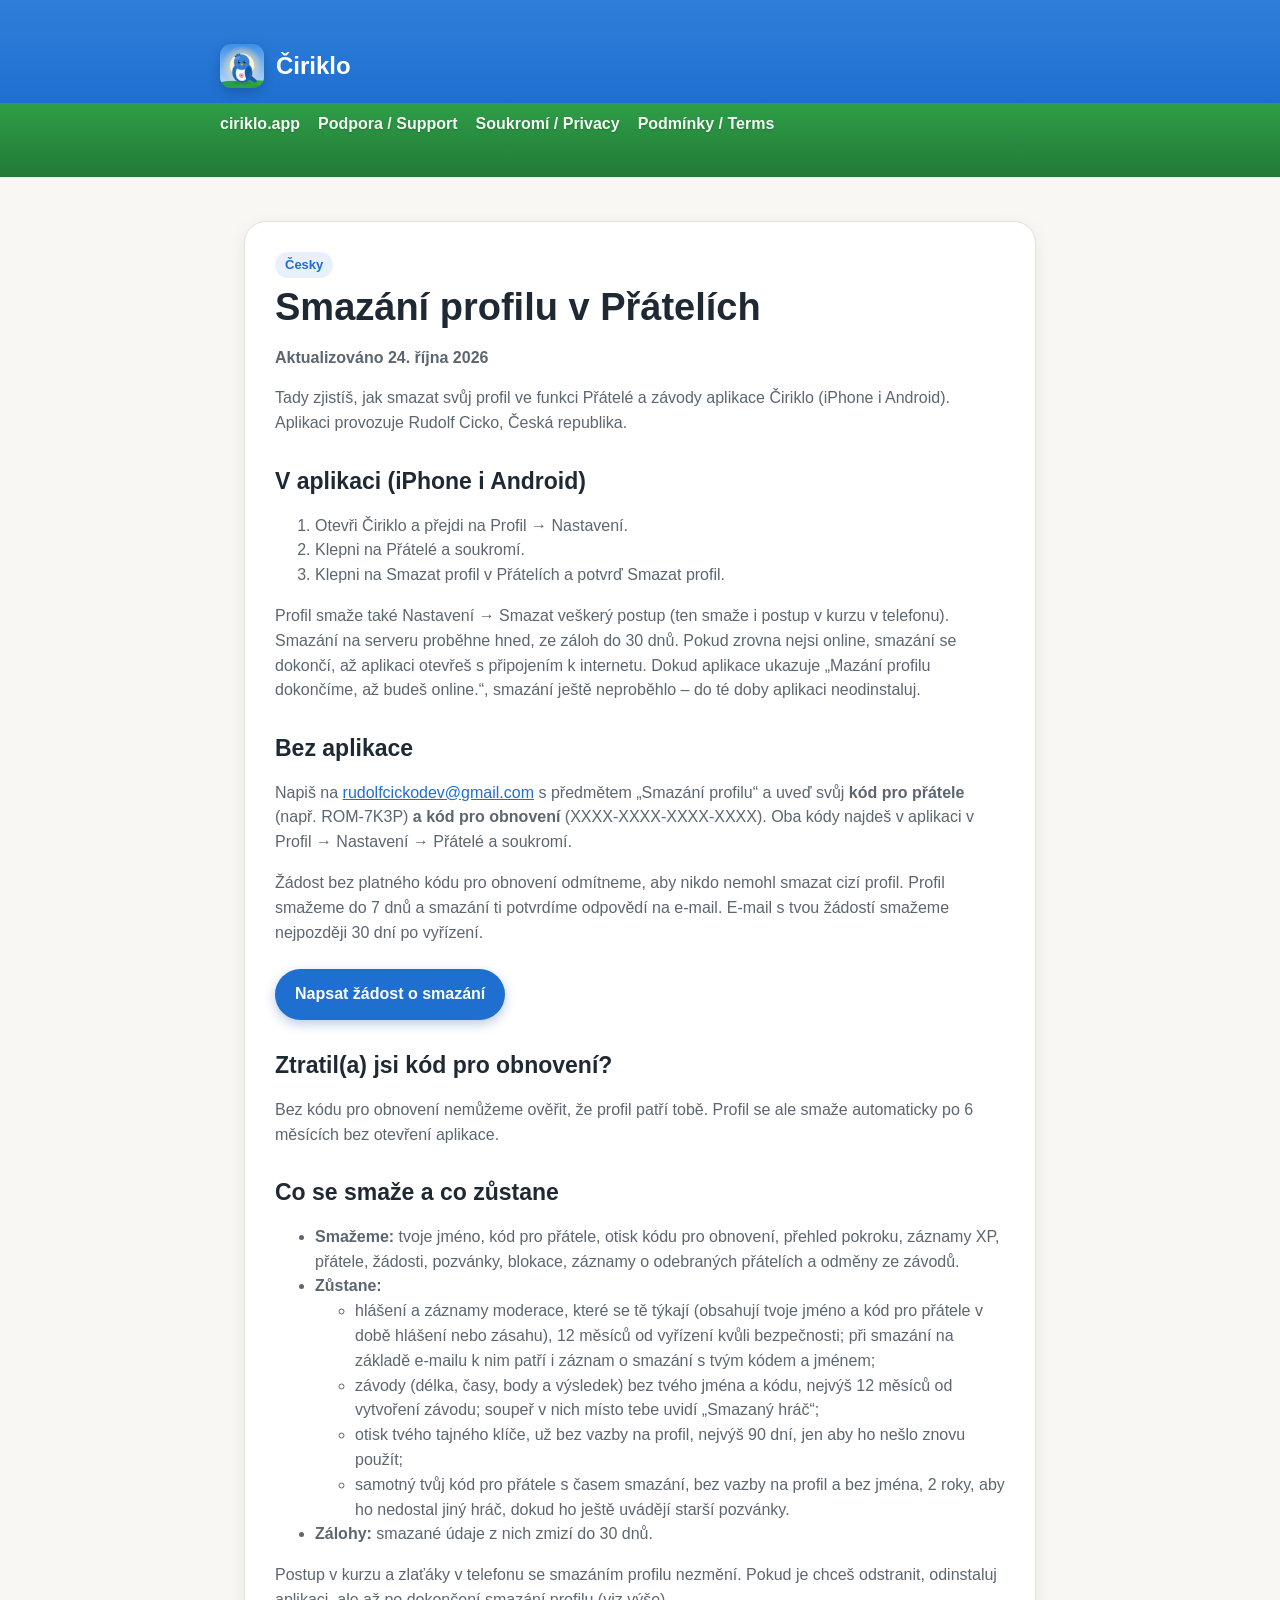
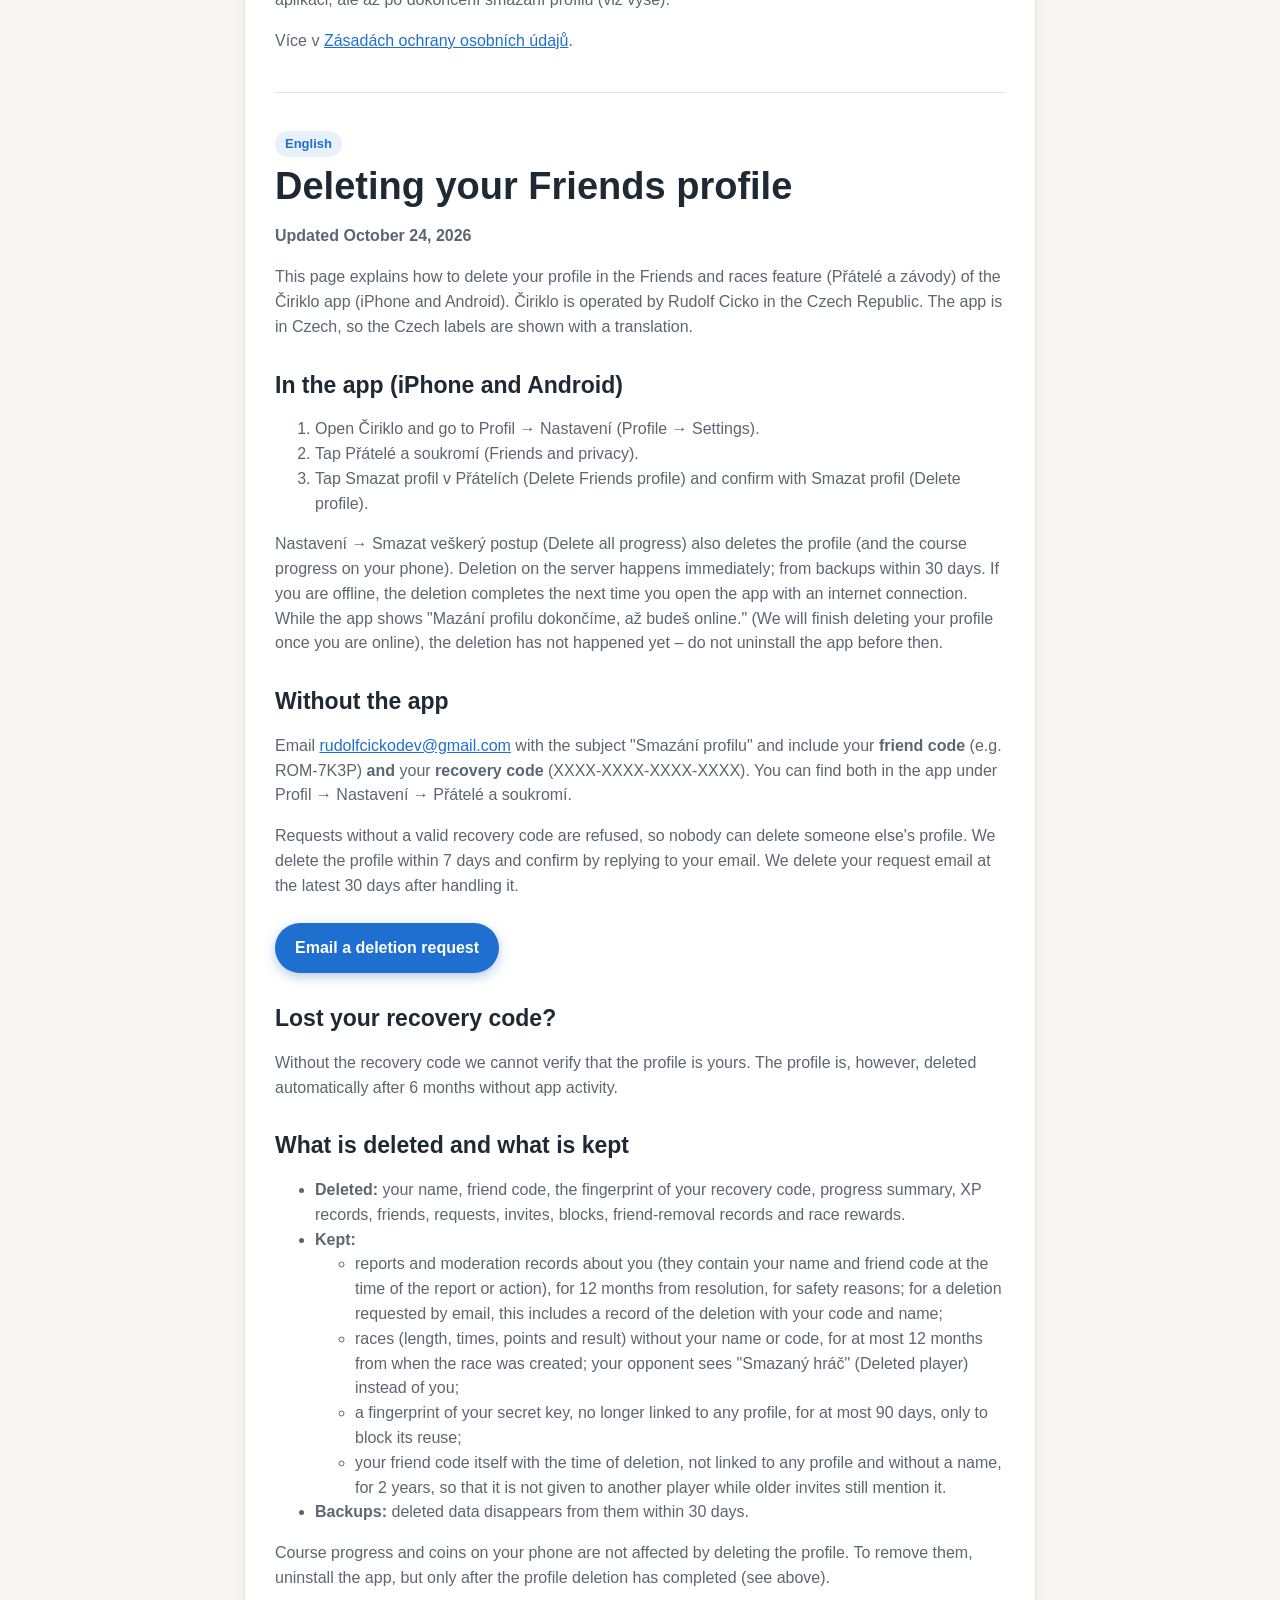
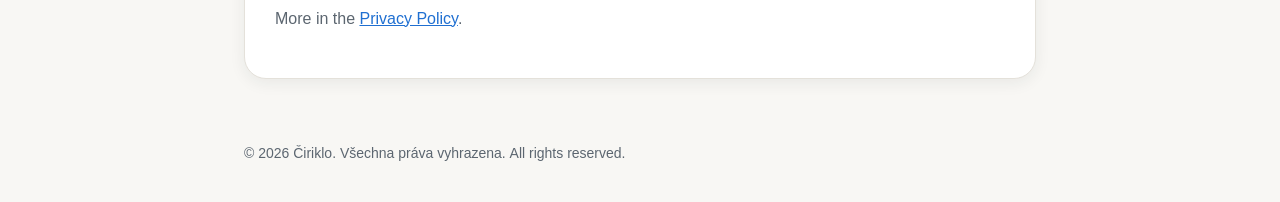
==== commit d5c82866: "Link the official website ciriklo.app; canonical on the support home page Co-Authored-By: Claude Opu" ====
--- a/delete-account.html
+++ b/delete-account.html
@@ -9,7 +9,7 @@
     <link rel="icon" href="icon.png">
   </head>
   <body>
-    <header><div class="wrap"><div class="brand"><img src="icon.png" alt=""> Čiriklo</div><nav aria-label="Site"><a href="index.html">Podpora / Support</a><a href="privacy.html">Soukromí / Privacy</a><a href="terms.html">Podmínky / Terms</a></nav></div></header>
+    <header><div class="wrap"><div class="brand"><img src="icon.png" alt=""> Čiriklo</div><nav aria-label="Site"><a href="https://ciriklo.app/">ciriklo.app</a><a href="index.html">Podpora / Support</a><a href="privacy.html">Soukromí / Privacy</a><a href="terms.html">Podmínky / Terms</a></nav></div></header>
     <main><article class="card">
       <span class="lang">Česky</span>
       <h1>Smazání profilu v Přátelích</h1>
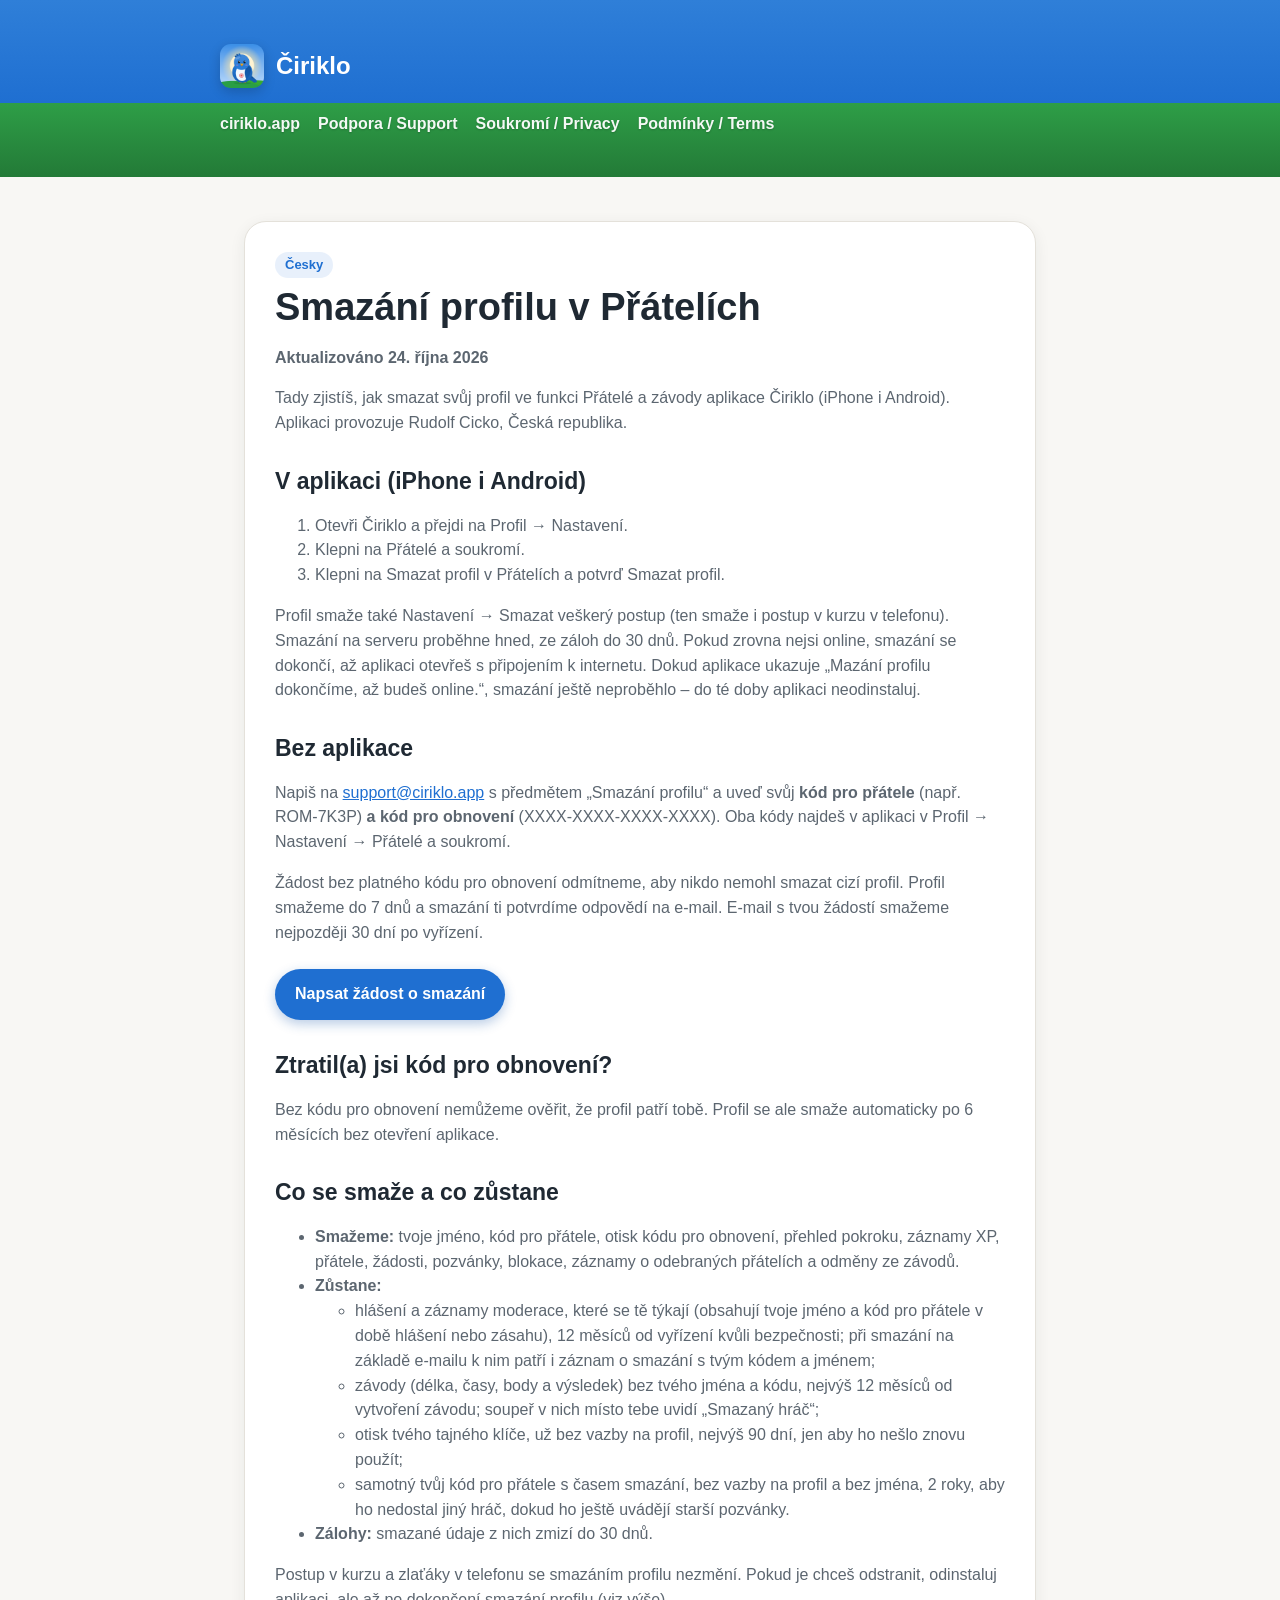
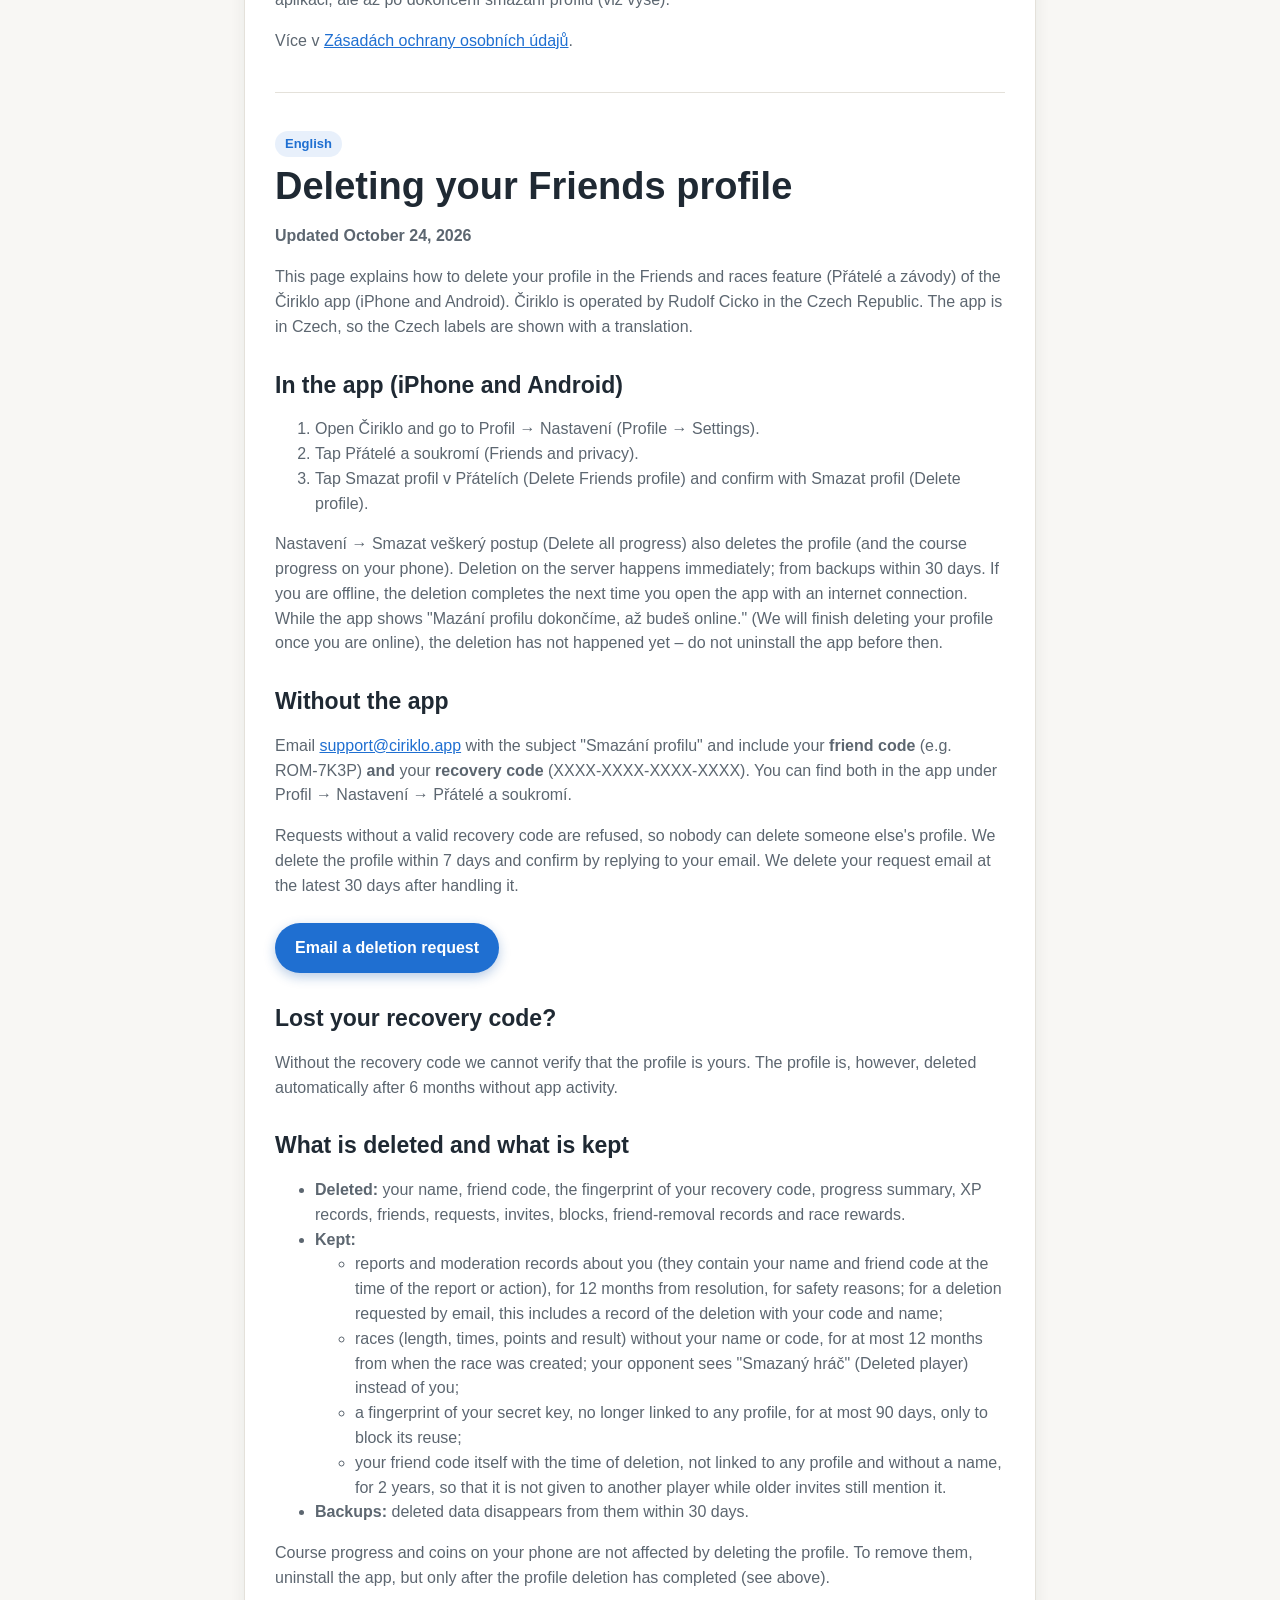
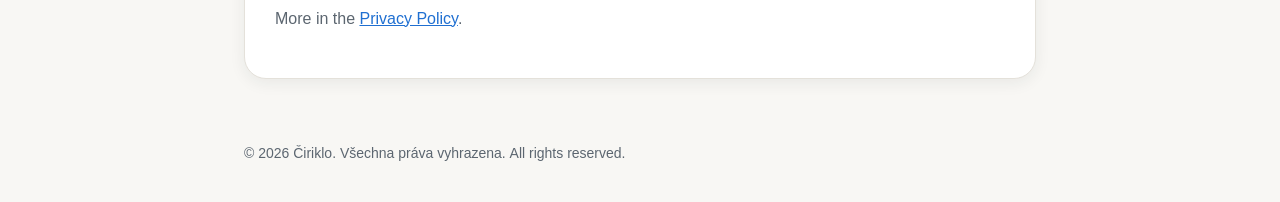
==== commit 9d1060e7: "Use support@ciriklo.app as the contact address Co-Authored-By: Claude Opus 5.5 <noreply@anthropic.co" ====
--- a/delete-account.html
+++ b/delete-account.html
@@ -7,6 +7,7 @@
     <meta name="description" content="Jak smazat profil ve funkci Přátelé a závody aplikace Čiriklo. How to delete your Friends profile in the Čiriklo app.">
     <link rel="stylesheet" href="styles.css">
     <link rel="icon" href="icon.png">
+    <link rel="canonical" href="https://ciriklo.app/smazani-profilu/">
   </head>
   <body>
     <header><div class="wrap"><div class="brand"><img src="icon.png" alt=""> Čiriklo</div><nav aria-label="Site"><a href="https://ciriklo.app/">ciriklo.app</a><a href="index.html">Podpora / Support</a><a href="privacy.html">Soukromí / Privacy</a><a href="terms.html">Podmínky / Terms</a></nav></div></header>
@@ -26,9 +27,9 @@
       <p>Profil smaže také Nastavení → Smazat veškerý postup (ten smaže i postup v kurzu v telefonu). Smazání na serveru proběhne hned, ze záloh do 30 dnů. Pokud zrovna nejsi online, smazání se dokončí, až aplikaci otevřeš s připojením k internetu. Dokud aplikace ukazuje „Mazání profilu dokončíme, až budeš online.“, smazání ještě neproběhlo – do té doby aplikaci neodinstaluj.</p>
 
       <h2>Bez aplikace</h2>
-      <p>Napiš na <a href="mailto:rudolfcickodev@gmail.com">rudolfcickodev@gmail.com</a> s předmětem „Smazání profilu“ a uveď svůj <strong>kód pro přátele</strong> (např. <span class="nowrap">ROM-7K3P</span>) <strong>a</strong> <strong>kód pro obnovení</strong> (<span class="nowrap">XXXX-XXXX-XXXX-XXXX</span>). Oba kódy najdeš v aplikaci v Profil → Nastavení → Přátelé a soukromí.</p>
+      <p>Napiš na <a href="mailto:support@ciriklo.app">support@ciriklo.app</a> s předmětem „Smazání profilu“ a uveď svůj <strong>kód pro přátele</strong> (např. <span class="nowrap">ROM-7K3P</span>) <strong>a</strong> <strong>kód pro obnovení</strong> (<span class="nowrap">XXXX-XXXX-XXXX-XXXX</span>). Oba kódy najdeš v aplikaci v Profil → Nastavení → Přátelé a soukromí.</p>
       <p>Žádost bez platného kódu pro obnovení odmítneme, aby nikdo nemohl smazat cizí profil. Profil smažeme do 7 dnů a smazání ti potvrdíme odpovědí na e-mail. E-mail s tvou žádostí smažeme nejpozději 30 dní po vyřízení.</p>
-      <a class="button" href="mailto:rudolfcickodev@gmail.com?subject=Smaz%C3%A1n%C3%AD%20profilu&amp;body=K%C3%B3d%20pro%20p%C5%99%C3%A1tele%3A%20ROM-%0D%0AK%C3%B3d%20pro%20obnoven%C3%AD%3A%20">Napsat žádost o smazání</a>
+      <a class="button" href="mailto:support@ciriklo.app?subject=Smaz%C3%A1n%C3%AD%20profilu&amp;body=K%C3%B3d%20pro%20p%C5%99%C3%A1tele%3A%20ROM-%0D%0AK%C3%B3d%20pro%20obnoven%C3%AD%3A%20">Napsat žádost o smazání</a>
 
       <h2>Ztratil(a) jsi kód pro obnovení?</h2>
       <p>Bez kódu pro obnovení nemůžeme ověřit, že profil patří tobě. Profil se ale smaže automaticky po 6 měsících bez otevření aplikace.</p>
@@ -64,9 +65,9 @@
       </ol>
       <p>Nastavení → Smazat veškerý postup (Delete all progress) also deletes the profile (and the course progress on your phone). Deletion on the server happens immediately; from backups within 30 days. If you are offline, the deletion completes the next time you open the app with an internet connection. While the app shows "Mazání profilu dokončíme, až budeš online." (We will finish deleting your profile once you are online), the deletion has not happened yet – do not uninstall the app before then.</p>
       <h2>Without the app</h2>
-      <p>Email <a href="mailto:rudolfcickodev@gmail.com">rudolfcickodev@gmail.com</a> with the subject "Smazání profilu" and include your <strong>friend code</strong> (e.g. <span class="nowrap">ROM-7K3P</span>) <strong>and</strong> your <strong>recovery code</strong> (<span class="nowrap">XXXX-XXXX-XXXX-XXXX</span>). You can find both in the app under Profil → Nastavení → Přátelé a soukromí.</p>
+      <p>Email <a href="mailto:support@ciriklo.app">support@ciriklo.app</a> with the subject "Smazání profilu" and include your <strong>friend code</strong> (e.g. <span class="nowrap">ROM-7K3P</span>) <strong>and</strong> your <strong>recovery code</strong> (<span class="nowrap">XXXX-XXXX-XXXX-XXXX</span>). You can find both in the app under Profil → Nastavení → Přátelé a soukromí.</p>
       <p>Requests without a valid recovery code are refused, so nobody can delete someone else's profile. We delete the profile within 7 days and confirm by replying to your email. We delete your request email at the latest 30 days after handling it.</p>
-      <a class="button" href="mailto:rudolfcickodev@gmail.com?subject=Smaz%C3%A1n%C3%AD%20profilu&amp;body=K%C3%B3d%20pro%20p%C5%99%C3%A1tele%3A%20ROM-%0D%0AK%C3%B3d%20pro%20obnoven%C3%AD%3A%20">Email a deletion request</a>
+      <a class="button" href="mailto:support@ciriklo.app?subject=Smaz%C3%A1n%C3%AD%20profilu&amp;body=K%C3%B3d%20pro%20p%C5%99%C3%A1tele%3A%20ROM-%0D%0AK%C3%B3d%20pro%20obnoven%C3%AD%3A%20">Email a deletion request</a>
       <h2>Lost your recovery code?</h2>
       <p>Without the recovery code we cannot verify that the profile is yours. The profile is, however, deleted automatically after 6 months without app activity.</p>
       <h2>What is deleted and what is kept</h2>
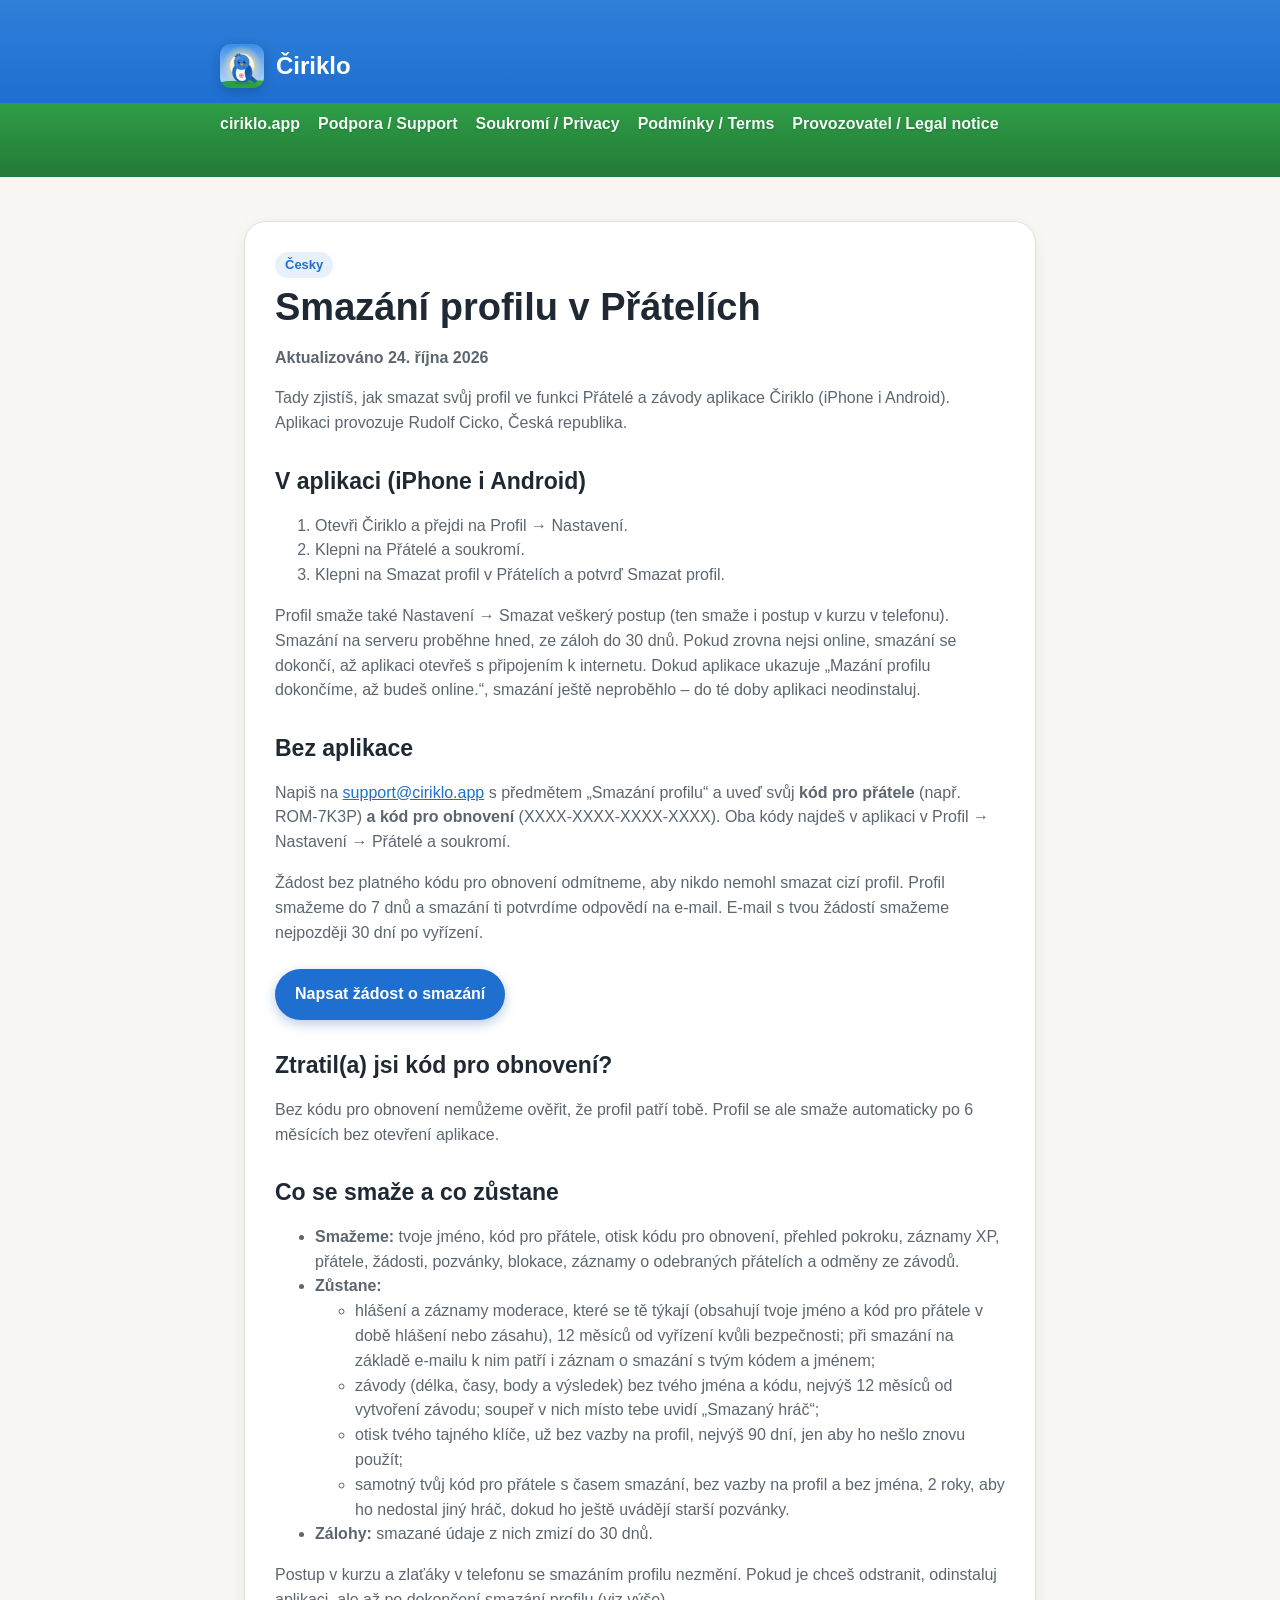
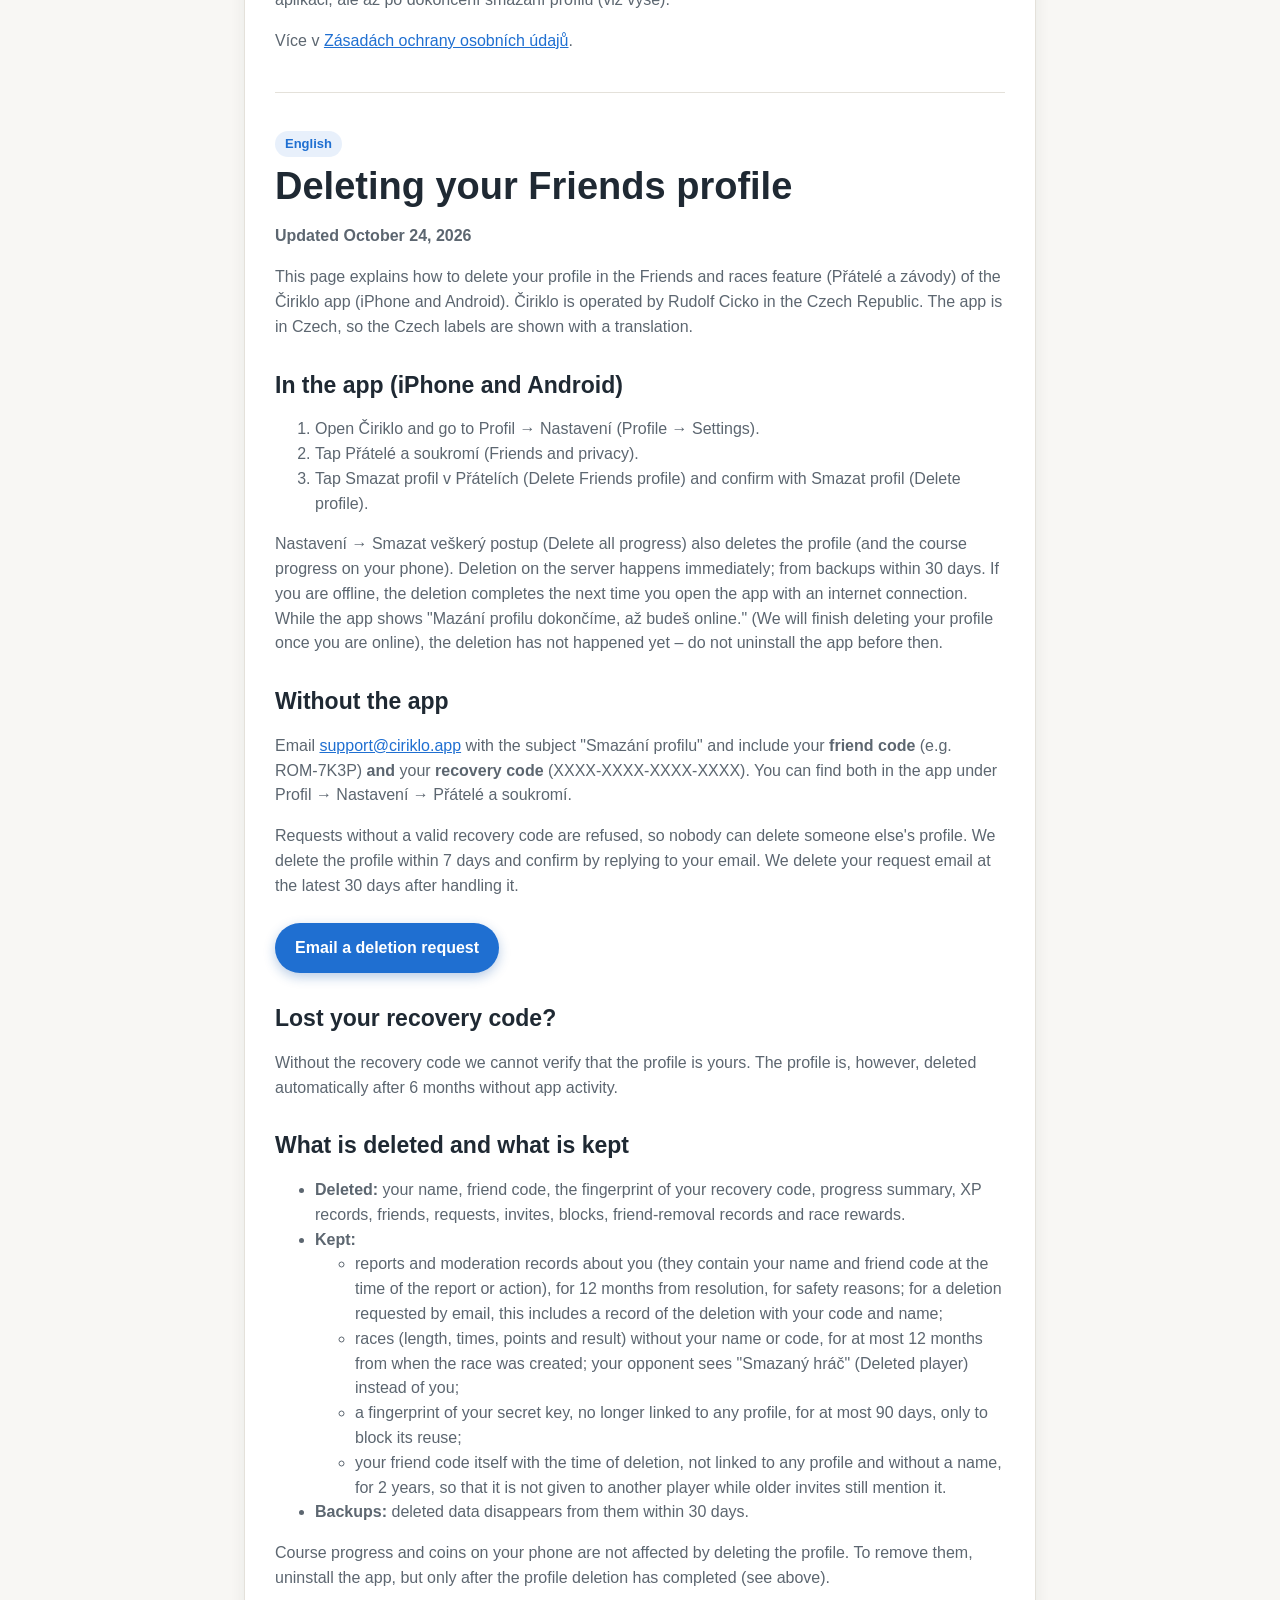
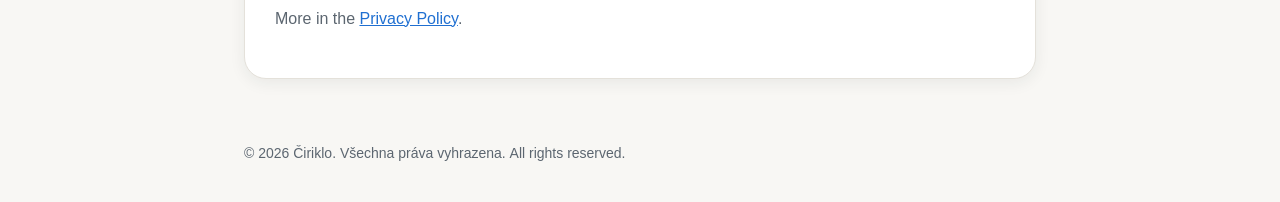
==== commit 05d73222: "Terms, Privacy and a legal notice for Pro, Teta Margita and Slovak Draft for review; replace the {{…" ====
--- a/delete-account.html
+++ b/delete-account.html
@@ -10,7 +10,7 @@
     <link rel="canonical" href="https://ciriklo.app/smazani-profilu/">
   </head>
   <body>
-    <header><div class="wrap"><div class="brand"><img src="icon.png" alt=""> Čiriklo</div><nav aria-label="Site"><a href="https://ciriklo.app/">ciriklo.app</a><a href="index.html">Podpora / Support</a><a href="privacy.html">Soukromí / Privacy</a><a href="terms.html">Podmínky / Terms</a></nav></div></header>
+    <header><div class="wrap"><div class="brand"><img src="icon.png" alt=""> Čiriklo</div><nav aria-label="Site"><a href="https://ciriklo.app/">ciriklo.app</a><a href="index.html">Podpora / Support</a><a href="privacy.html">Soukromí / Privacy</a><a href="terms.html">Podmínky / Terms</a><a href="imprint.html">Provozovatel / Legal notice</a></nav></div></header>
     <main><article class="card">
       <span class="lang">Česky</span>
       <h1>Smazání profilu v Přátelích</h1>
